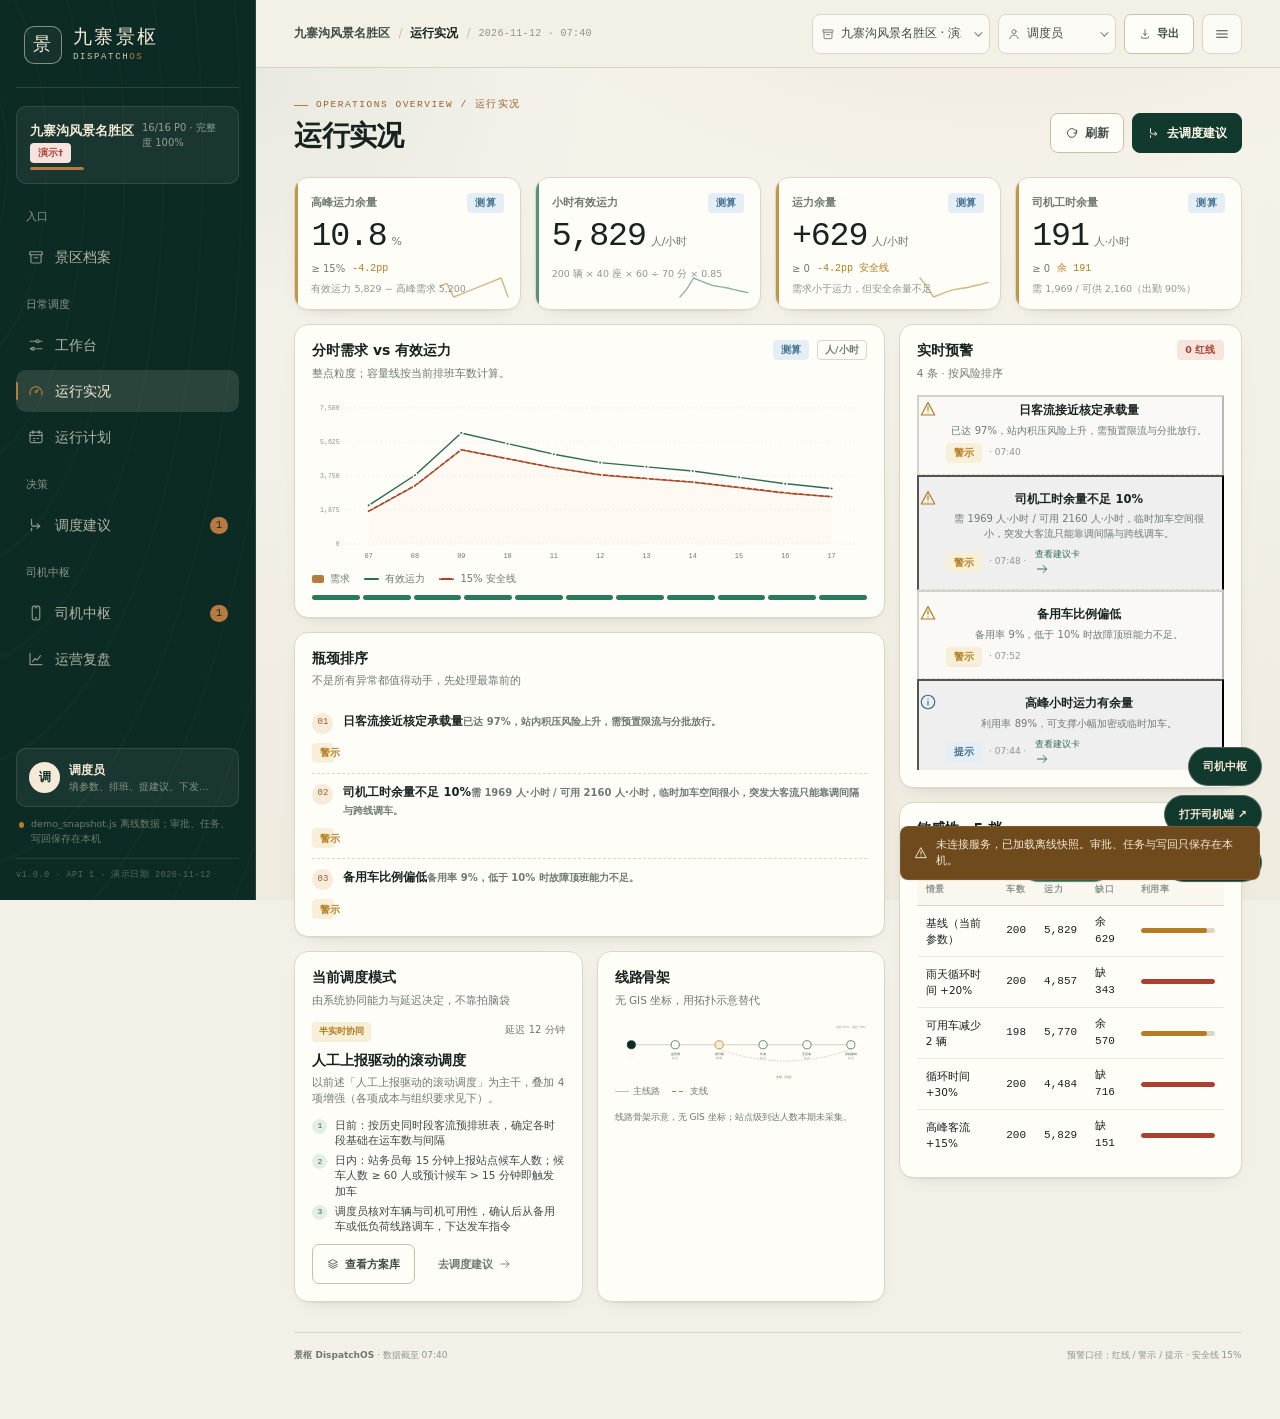
==== static/index.html @ bd4abcb3 "Prepare DispatchOS for protected Render deployment" ====
<!doctype html>
<html lang="zh-CN">
<head>
  <meta charset="utf-8">
  <meta name="viewport" content="width=device-width, initial-scale=1, viewport-fit=cover">
  <meta name="color-scheme" content="light">
  <meta name="theme-color" content="#0c2b24">
  <meta name="description" content="九寨景枢 · 景区运力调度工作台：参数管理、运行实况、运行计划、调度建议、司机中枢与运营复盘。">
  <title>景枢 DispatchOS · 景区运力调度工作台</title>
  <link rel="icon" href="data:image/svg+xml,%3Csvg xmlns='http://www.w3.org/2000/svg' viewBox='0 0 64 64'%3E%3Crect width='64' height='64' rx='14' fill='%230c2b24'/%3E%3Cpath d='M16 20h32v7H16zm0 13h20v7H16zm0 13h32v7H16z' fill='%23e8dcc0'/%3E%3Ccircle cx='47' cy='36.5' r='5' fill='%23c08a4e'/%3E%3C/svg%3E">
  <link rel="stylesheet" href="style.css">
</head>
<body>
  <div id="boot-splash" class="boot-splash" role="status" aria-live="polite">
    <div class="boot-mark">景枢</div>
    <div class="boot-line"><span></span></div>
    <p>正在装配今日调度台…</p>
  </div>

  <div id="app" class="app"></div>
  <a class="guest-launch" href="guest.html" target="_blank" rel="noopener">打开游客端 ↗</a>
  <a class="hub-launch" href="#driver" data-nav="driver">司机中枢</a>
  <a class="driver-launch" href="driver.html?role=driver" target="_blank" rel="noopener">打开司机端 ↗</a>
  <div id="modal-root" class="modal-root" aria-live="polite"></div>
  <div id="toast-root" class="toast-root" aria-live="polite" aria-atomic="false"></div>
  <script src="js/assistant.js"></script>

  <noscript>
    <div class="noscript">本工作台需要启用 JavaScript。请使用浏览器打开，或运行 <code>python app.py</code>。</div>
  </noscript>

  <script src="demo_snapshot.js"></script>
  <script src="guest-adapter.js"></script>
  <script src="js/core.js"></script>
  <script src="js/pages.js"></script>
  <script src="js/app.js"></script>
</body>
</html>
---- static/style.css ----
/* ==========================================================================
   景枢 DispatchOS · 视觉系统
   纸张、松墨、赭石；信息密度优先，装饰克制。
   ========================================================================== */

:root {
  --bg: #f3f0e7;
  --bg-2: #ece7da;
  --card: #fffdf8;
  --card-2: #faf7ef;
  --ink: #17231f;
  --ink-2: #3d4b45;
  --muted: #6d7a73;
  --muted-2: #8b968f;
  --line: #ddd5c5;
  --line-2: #c9bfab;
  --forest: #0c2b24;
  --forest-2: #12392e;
  --forest-3: #1b4a3b;
  --moss: #2e6a55;
  --moss-soft: #e3eee7;
  --ochre: #b87a3f;
  --ochre-2: #9a5f2c;
  --ochre-soft: #f7ebda;
  --brick: #ab4030;
  --brick-soft: #f8e4de;
  --amber: #b37d20;
  --amber-soft: #f8efd8;
  --blue: #3d6f8f;
  --blue-soft: #e5eef4;
  --violet: #765a89;
  --violet-soft: #efe9f4;
  --cyan: #2d7d86;
  --cyan-soft: #e1f0f1;
  --slate: #5d6b66;
  --slate-soft: #eceeea;
  --green: #2b7a5b;
  --green-soft: #e3f0e9;
  --cream: #f4ead7;
  --cream-2: #d8c9ad;

  --font-sans: "Segoe UI Variable", "Segoe UI", "PingFang SC", "Hiragino Sans GB",
    "Microsoft YaHei", system-ui, sans-serif;
  --font-mono: "Bahnschrift", "DIN Alternate", "SF Mono", "Cascadia Mono",
    "Roboto Mono", Consolas, monospace;
  --font-display: "Songti SC", "STSong", "SimSun", "Noto Serif SC", Georgia, serif;

  --r-sm: 8px;
  --r: 12px;
  --r-lg: 18px;
  --r-pill: 999px;
  --shadow-sm: 0 1px 0 rgba(23, 35, 31, 0.04), 0 6px 18px -14px rgba(23, 35, 31, 0.35);
  --shadow: 0 1px 0 rgba(23, 35, 31, 0.05), 0 18px 48px -34px rgba(23, 35, 31, 0.55);
  --shadow-lg: 0 30px 80px -50px rgba(9, 26, 21, 0.8);
  --sidebar-w: 248px;
  --topbar-h: 62px;
}

* { box-sizing: border-box; }
html { -webkit-text-size-adjust: 100%; scroll-behavior: smooth; overflow-x: clip; }
body {
  margin: 0;
  min-width: 320px;
  color: var(--ink);
  background: var(--bg);
  font-family: var(--font-sans);
  font-size: 14px;
  line-height: 1.55;
  -webkit-font-smoothing: antialiased;
  text-rendering: optimizeLegibility;
  overflow-x: clip;
}
body::before {
  content: "";
  position: fixed;
  inset: 0;
  z-index: -1;
  pointer-events: none;
  background:
    radial-gradient(70% 50% at 78% -10%, rgba(184, 122, 63, 0.10), transparent 62%),
    radial-gradient(45% 45% at 18% 8%, rgba(46, 106, 85, 0.07), transparent 65%),
    linear-gradient(180deg, #f6f3eb 0%, var(--bg) 48%, #efeade 100%);
}
::selection { color: var(--cream); background: var(--forest-2); }
a { color: var(--moss); text-decoration: none; }
a:hover { text-decoration: underline; text-underline-offset: 3px; }
button, input, select, textarea { font: inherit; color: inherit; }
button { cursor: pointer; }
button:disabled { cursor: not-allowed; }
h1, h2, h3, h4, p { margin: 0; }
img, svg { display: block; max-width: 100%; }
code, .mono { font-family: var(--font-mono); }
[hidden] { display: none !important; }

*:focus-visible {
  outline: 2px solid var(--ochre);
  outline-offset: 2px;
}

/* 细滚动条 */
* { scrollbar-width: thin; scrollbar-color: rgba(109, 122, 115, 0.35) transparent; }
*::-webkit-scrollbar { width: 8px; height: 8px; }
*::-webkit-scrollbar-thumb { background: rgba(109, 122, 115, 0.32); border-radius: 99px; }
*::-webkit-scrollbar-track { background: transparent; }

/* ==========================================================================
   启动 / 无脚本
   ========================================================================== */
.boot-splash {
  position: fixed;
  inset: 0;
  z-index: 999;
  display: grid;
  place-content: center;
  justify-items: center;
  gap: 18px;
  color: var(--cream);
  background:
    radial-gradient(60% 60% at 50% 42%, rgba(63, 124, 101, 0.35), transparent 70%),
    var(--forest);
  transition: opacity 0.35s ease, visibility 0.35s ease;
}
.boot-splash.is-done { opacity: 0; visibility: hidden; }
.boot-mark {
  font-family: var(--font-display);
  font-size: 40px;
  letter-spacing: 0.24em;
  padding-left: 0.24em;
}
.boot-line { width: 132px; height: 1px; background: rgba(244, 234, 215, 0.2); overflow: hidden; }
.boot-line span { display: block; width: 48%; height: 100%; background: var(--ochre); animation: boot 1.2s ease-in-out infinite; }
.boot-splash p { font-size: 12px; letter-spacing: 0.12em; color: rgba(244, 234, 215, 0.6); }
@keyframes boot { 0% { transform: translateX(-110%); } 100% { transform: translateX(230%); } }

.noscript {
  position: fixed;
  inset: 24px;
  z-index: 1000;
  display: grid;
  place-content: center;
  padding: 28px;
  color: var(--ink);
  background: var(--card);
  border: 1px solid var(--line);
  border-radius: var(--r);
}
.noscript code { padding: 2px 6px; background: var(--bg-2); border-radius: 4px; }

/* ==========================================================================
   骨架
   ========================================================================== */
.shell { display: flex; min-height: 100vh; }
.sidebar {
  position: sticky;
  top: 0;
  z-index: 40;
  display: flex;
  flex: 0 0 var(--sidebar-w);
  width: var(--sidebar-w);
  height: 100vh;
  color: var(--cream);
  background:
    radial-gradient(100% 70% at 0% 0%, rgba(83, 151, 125, 0.24), transparent 58%),
    radial-gradient(80% 50% at 100% 100%, rgba(184, 122, 63, 0.16), transparent 62%),
    var(--forest);
  overflow: hidden;
}
.sidebar::after {
  content: "";
  position: absolute;
  inset: 0;
  pointer-events: none;
  opacity: 0.5;
  background-image: repeating-radial-gradient(ellipse at -12% 18%, transparent 0 37px, rgba(255, 255, 255, 0.035) 38px 39px);
}
.sidebar-inner {
  position: relative;
  z-index: 1;
  display: flex;
  flex-direction: column;
  width: 100%;
  padding: 22px 14px 16px;
  overflow-y: auto;
}
.brand {
  display: flex;
  align-items: center;
  gap: 11px;
  padding: 0 8px 18px;
  border-bottom: 1px solid rgba(244, 234, 215, 0.13);
}
.brand-mark {
  display: grid;
  place-items: center;
  width: 38px;
  height: 38px;
  flex: 0 0 38px;
  border: 1px solid rgba(244, 234, 215, 0.5);
  border-radius: 10px;
  color: var(--cream);
  font-family: var(--font-display);
  font-size: 18px;
  letter-spacing: 0.06em;
  background: rgba(255, 255, 255, 0.04);
}
.brand-text { min-width: 0; }
.brand-name {
  font-family: var(--font-display);
  font-size: 19px;
  line-height: 1.2;
  letter-spacing: 0.12em;
}
.brand-sub {
  margin-top: 2px;
  font-family: var(--font-mono);
  font-size: 9px;
  letter-spacing: 0.18em;
  text-transform: uppercase;
  color: var(--cream-2);
}
.brand-sub b { color: var(--ochre); font-weight: 500; }

.project-mini {
  display: grid;
  grid-template-columns: 1fr auto;
  gap: 4px 8px;
  width: 100%;
  margin: 14px 0 6px;
  padding: 11px 12px;
  text-align: left;
  color: var(--cream);
  background: rgba(255, 255, 255, 0.055);
  border: 1px solid rgba(244, 234, 215, 0.12);
  border-radius: 10px;
  transition: background 0.2s ease, border-color 0.2s ease;
}
.project-mini:hover { background: rgba(255, 255, 255, 0.09); border-color: rgba(244, 234, 215, 0.24); }
.project-mini-name { font-size: 12.5px; font-weight: 650; overflow: hidden; text-overflow: ellipsis; white-space: nowrap; }
.project-mini-arrow { grid-row: 1 / 3; grid-column: 2; align-self: center; color: var(--cream-2); }
.project-mini-meta { display: flex; align-items: center; gap: 7px; color: rgba(244, 234, 215, 0.58); font-size: 10px; }
.project-mini-bar { width: 54px; height: 3px; border-radius: 99px; background: rgba(244, 234, 215, 0.16); overflow: hidden; }
.project-mini-bar i { display: block; height: 100%; background: var(--ochre); border-radius: inherit; }

.nav { display: flex; flex-direction: column; gap: 15px; padding: 12px 0 6px; }
.nav-group { display: flex; flex-direction: column; gap: 2px; }
.nav-group-title {
  padding: 0 10px 5px;
  font-family: var(--font-mono);
  font-size: 9px;
  letter-spacing: 0.18em;
  text-transform: uppercase;
  color: rgba(244, 234, 215, 0.38);
}
.nav-item {
  position: relative;
  display: flex;
  align-items: center;
  gap: 10px;
  width: 100%;
  padding: 8px 10px;
  text-align: left;
  color: rgba(244, 234, 215, 0.72);
  background: transparent;
  border: 0;
  border-radius: 8px;
  transition: color 0.16s ease, background 0.16s ease;
}
.nav-item::before {
  content: "";
  position: absolute;
  left: 0;
  top: 50%;
  width: 2px;
  height: 0;
  background: var(--ochre);
  border-radius: 99px;
  transform: translateY(-50%);
  transition: height 0.16s ease;
}
.nav-item:hover { color: var(--cream); background: rgba(255, 255, 255, 0.055); }
.nav-item.is-active { color: var(--cream); background: rgba(255, 255, 255, 0.09); }
.nav-item.is-active::before { height: 18px; }
.nav-item.is-active .nav-icon { color: var(--ochre); }
.nav-icon { flex: 0 0 18px; color: rgba(244, 234, 215, 0.55); }
.nav-icon svg { width: 18px; height: 18px; }
.nav-label { flex: 1; font-size: 13px; font-weight: 550; }
.nav-count {
  min-width: 18px;
  padding: 1px 5px;
  font-family: var(--font-mono);
  font-size: 10px;
  text-align: center;
  color: var(--forest);
  background: var(--ochre);
  border-radius: 99px;
}
.nav-count.is-quiet { color: var(--cream-2); background: rgba(255, 255, 255, 0.12); }

.sidebar-foot { margin-top: auto; padding-top: 16px; }
.role-card {
  display: flex;
  align-items: center;
  gap: 9px;
  padding: 10px;
  background: rgba(255, 255, 255, 0.055);
  border: 1px solid rgba(244, 234, 215, 0.12);
  border-radius: 10px;
}
.role-avatar {
  display: grid;
  place-items: center;
  flex: 0 0 31px;
  width: 31px;
  height: 31px;
  color: var(--forest);
  background: var(--cream);
  border-radius: 50%;
  font-size: 12px;
  font-weight: 700;
}
.role-card-main { min-width: 0; flex: 1; }
.role-card-main b { display: block; font-size: 12px; font-weight: 650; }
.role-card-main small { display: block; color: rgba(244, 234, 215, 0.52); font-size: 9.5px; white-space: nowrap; overflow: hidden; text-overflow: ellipsis; }
.role-lock { color: rgba(244, 234, 215, 0.42); }
.source-note {
  display: flex;
  align-items: flex-start;
  gap: 7px;
  margin-top: 10px;
  padding: 0 3px;
  color: rgba(244, 234, 215, 0.42);
  font-size: 9.5px;
  line-height: 1.5;
}
.source-note .dot { margin-top: 5px; flex: 0 0 5px; }
.version-line {
  display: flex;
  justify-content: space-between;
  gap: 8px;
  margin-top: 12px;
  padding-top: 10px;
  border-top: 1px solid rgba(244, 234, 215, 0.1);
  color: rgba(244, 234, 215, 0.32);
  font-family: var(--font-mono);
  font-size: 8.5px;
  letter-spacing: 0.06em;
}

.main { display: flex; flex-direction: column; flex: 1; min-width: 0; }

/* ==========================================================================
   顶栏
   ========================================================================== */
.topbar {
  position: sticky;
  top: 0;
  z-index: 30;
  display: flex;
  align-items: center;
  justify-content: space-between;
  gap: 16px;
  min-height: var(--topbar-h);
  padding: 10px 30px;
  background: rgba(243, 240, 231, 0.9);
  border-bottom: 1px solid rgba(201, 191, 171, 0.62);
  backdrop-filter: blur(14px) saturate(1.1);
}
.topbar-left { display: flex; align-items: center; gap: 10px; min-width: 0; }
.icon-btn.mobile-menu { display: none; }
.crumb { display: flex; align-items: center; gap: 8px; min-width: 0; color: var(--muted); font-size: 11.5px; }
.crumb-project { max-width: 180px; overflow: hidden; text-overflow: ellipsis; white-space: nowrap; color: var(--ink-2); font-weight: 600; }
.crumb-sep { color: var(--line-2); }
.crumb-page { color: var(--muted); }
.crumb-date { color: var(--muted-2); font-family: var(--font-mono); font-size: 10px; letter-spacing: 0.03em; }
.top-actions { display: flex; align-items: center; gap: 8px; }
.select-wrap { position: relative; display: flex; align-items: center; }
.select-wrap svg { position: absolute; left: 9px; width: 14px; height: 14px; color: var(--muted); pointer-events: none; }
.select {
  height: 32px;
  padding: 0 28px 0 28px;
  color: var(--ink-2);
  background: rgba(255, 253, 248, 0.8);
  border: 1px solid var(--line);
  border-radius: var(--r-sm);
  font-size: 12px;
  appearance: none;
  cursor: pointer;
  transition: border-color 0.16s ease, background 0.16s ease;
}
.select:hover { border-color: var(--line-2); background: var(--card); }
.select-project { max-width: 178px; }
.select-role { max-width: 138px; }
.select-wrap::after {
  content: "";
  position: absolute;
  right: 10px;
  width: 5px;
  height: 5px;
  border-right: 1px solid var(--muted);
  border-bottom: 1px solid var(--muted);
  transform: rotate(45deg) translateY(-2px);
  pointer-events: none;
}
.source-pill {
  display: inline-flex;
  align-items: center;
  gap: 6px;
  height: 30px;
  padding: 0 10px;
  color: var(--moss);
  background: var(--moss-soft);
  border: 1px solid rgba(46, 106, 85, 0.18);
  border-radius: var(--r-pill);
  font-size: 10.5px;
  font-weight: 600;
  white-space: nowrap;
}
.source-pill.is-offline { color: var(--ochre-2); background: var(--ochre-soft); border-color: rgba(184, 122, 63, 0.22); }
.source-pill .dot { width: 6px; height: 6px; }
.icon-btn {
  display: inline-grid;
  place-items: center;
  width: 32px;
  height: 32px;
  color: var(--ink-2);
  background: rgba(255, 253, 248, 0.75);
  border: 1px solid var(--line);
  border-radius: var(--r-sm);
  transition: background 0.16s ease, border-color 0.16s ease;
}
.icon-btn:hover { background: var(--card); border-color: var(--line-2); }
.icon-btn svg { width: 16px; height: 16px; }

.menu { position: relative; }
.menu > summary { list-style: none; }
.menu > summary::-webkit-details-marker { display: none; }
.menu-pop {
  position: absolute;
  right: 0;
  top: calc(100% + 8px);
  z-index: 50;
  min-width: 190px;
  padding: 5px;
  background: var(--card);
  border: 1px solid var(--line);
  border-radius: 10px;
  box-shadow: var(--shadow);
}
.menu-pop a, .menu-pop button {
  display: flex;
  align-items: center;
  gap: 8px;
  width: 100%;
  padding: 8px 9px;
  text-align: left;
  color: var(--ink-2);
  background: transparent;
  border: 0;
  border-radius: 6px;
  font-size: 12px;
}
.menu-pop a:hover, .menu-pop button:hover { background: var(--bg); text-decoration: none; }
.menu-pop svg { width: 14px; height: 14px; color: var(--muted); }
.menu-pop .menu-sep { height: 1px; margin: 4px 6px; background: var(--line); }
.menu-pop .is-danger { color: var(--brick); }
.menu-pop .is-danger svg { color: var(--brick); }

.scene-brief {
  display: flex;
  align-items: center;
  gap: 14px;
  padding: 11px 30px;
  background: rgba(255, 253, 248, 0.56);
  border-bottom: 1px solid rgba(201, 191, 171, 0.45);
}
.scene-brief-mark {
  flex: 0 0 auto;
  display: inline-flex;
  align-items: center;
  gap: 7px;
  padding: 3px 8px;
  color: var(--ochre-2);
  background: var(--ochre-soft);
  border-radius: 4px;
  font-family: var(--font-mono);
  font-size: 9px;
  letter-spacing: 0.06em;
}
.scene-brief-title { font-size: 12.5px; font-weight: 650; color: var(--ink); }
.scene-brief-hint { flex: 1; color: var(--muted); font-size: 11.5px; overflow: hidden; text-overflow: ellipsis; white-space: nowrap; }
.scene-brief-source { flex: 0 0 auto; color: var(--muted-2); font-size: 9.5px; }
.scene-brief-source b { color: var(--ink-2); font-weight: 600; }

/* ==========================================================================
   内容
   ========================================================================== */
.content {
  width: 100%;
  max-width: 1540px;
  margin: 0 auto;
  padding: 26px 30px 58px;
}
.page { animation: page-in 0.32s ease both; }
@keyframes page-in { from { opacity: 0; transform: translateY(5px); } to { opacity: 1; transform: none; } }
.page-head {
  display: flex;
  align-items: flex-end;
  justify-content: space-between;
  gap: 20px;
  margin-bottom: 20px;
}
.page-head-copy { min-width: 0; }
.eyebrow {
  display: flex;
  align-items: center;
  gap: 8px;
  margin-bottom: 6px;
  color: var(--ochre-2);
  font-family: var(--font-mono);
  font-size: 9.5px;
  letter-spacing: 0.16em;
  text-transform: uppercase;
}
.eyebrow::before { content: ""; width: 14px; height: 1px; background: var(--ochre); }
.page-title {
  font-size: 27px;
  line-height: 1.2;
  letter-spacing: -0.02em;
  font-weight: 700;
}
.page-desc { max-width: 760px; margin-top: 5px; color: var(--muted); font-size: 12.5px; }
.page-actions { display: flex; align-items: center; gap: 8px; flex: 0 0 auto; }

/* 布局 */
.grid { display: grid; gap: 14px; }
.grid-2 { grid-template-columns: repeat(2, minmax(0, 1fr)); }
.grid-3 { grid-template-columns: repeat(3, minmax(0, 1fr)); }
.grid-4 { grid-template-columns: repeat(4, minmax(0, 1fr)); }
.grid-main { grid-template-columns: minmax(0, 1.7fr) minmax(300px, 0.9fr); align-items: start; }
.grid-aside { grid-template-columns: minmax(0, 1fr) 320px; align-items: start; }
.span-2 { grid-column: span 2; }
.stack { display: flex; flex-direction: column; gap: 14px; }
.stack-sm { display: flex; flex-direction: column; gap: 8px; }
.row { display: flex; align-items: center; gap: 8px; }
.row-between { display: flex; align-items: center; justify-content: space-between; gap: 12px; }
.wrap { flex-wrap: wrap; }
.spacer { flex: 1; }
.mt-6 { margin-top: 6px; } .mt-10 { margin-top: 10px; } .mt-14 { margin-top: 14px; } .mt-18 { margin-top: 18px; }
.muted { color: var(--muted); }
.small { font-size: 11.5px; }
.tiny { font-size: 10px; }
.strong { font-weight: 650; }
.num { font-family: var(--font-mono); font-variant-numeric: tabular-nums; }
.nowrap { white-space: nowrap; }

/* ==========================================================================
   卡片
   ========================================================================== */
.card {
  position: relative;
  min-width: 0;
  background: var(--card);
  border: 1px solid var(--line);
  border-radius: var(--r);
  box-shadow: var(--shadow-sm);
}
.card.is-flat { box-shadow: none; }
.card.is-dark {
  color: var(--cream);
  background:
    radial-gradient(90% 120% at 100% 0%, rgba(83, 151, 125, 0.24), transparent 60%),
    var(--forest);
  border-color: rgba(0, 0, 0, 0.18);
}
.card.is-accent { border-top: 3px solid var(--ochre); }
.card-head {
  display: flex;
  align-items: flex-start;
  justify-content: space-between;
  gap: 12px;
  padding: 15px 17px 0;
}
.card-title { display: flex; align-items: center; gap: 6px; font-size: 14px; font-weight: 700; letter-spacing: -0.005em; }
.card-title svg { width: 15px; height: 15px; flex: 0 0 auto; color: var(--ochre-2); }
.card-sub { margin-top: 3px; color: var(--muted); font-size: 10.5px; }
.card-body { padding: 14px 17px 17px; }
.card-foot {
  display: flex;
  align-items: center;
  justify-content: space-between;
  gap: 10px;
  padding: 10px 17px;
  background: var(--card-2);
  border-top: 1px solid var(--line);
  border-radius: 0 0 var(--r) var(--r);
  color: var(--muted);
  font-size: 10.5px;
}
.card-link { display: inline-flex; align-items: center; gap: 4px; color: var(--moss); font-size: 11px; font-weight: 600; cursor: pointer; background: none; border: 0; padding: 0; }
.card-link svg { width: 13px; height: 13px; }

/* ==========================================================================
   按钮 / 标签 / 状态
   ========================================================================== */
.btn {
  display: inline-flex;
  align-items: center;
  justify-content: center;
  gap: 6px;
  height: 34px;
  padding: 0 13px;
  color: var(--ink-2);
  background: var(--card);
  border: 1px solid var(--line-2);
  border-radius: var(--r-sm);
  font-size: 12px;
  font-weight: 600;
  line-height: 1;
  white-space: nowrap;
  transition: background 0.16s ease, border-color 0.16s ease, color 0.16s ease, transform 0.1s ease;
}
.btn:hover { background: #fff; border-color: var(--muted-2); text-decoration: none; }
.btn:active { transform: translateY(1px); }
.btn svg { width: 14px; height: 14px; }
.btn-primary { color: #fff9ec; background: var(--forest-2); border-color: var(--forest-2); }
.btn-primary:hover { background: var(--forest-3); border-color: var(--forest-3); }
.btn-ochre { color: #fff9ec; background: var(--ochre-2); border-color: var(--ochre-2); }
.btn-ochre:hover { background: #855022; border-color: #855022; }
.btn-ghost { background: transparent; border-color: transparent; color: var(--muted); }
.btn-ghost:hover { background: var(--bg-2); color: var(--ink); border-color: transparent; }
.btn-danger { color: var(--brick); background: var(--brick-soft); border-color: rgba(171, 64, 48, 0.22); }
.btn-danger:hover { background: #f6d9d1; border-color: rgba(171, 64, 48, 0.4); }
.btn-sm { height: 28px; padding: 0 9px; font-size: 11px; border-radius: 7px; }
.btn-sm svg { width: 12px; height: 12px; }
.btn-lg { height: 40px; padding: 0 17px; font-size: 13px; }
.btn:disabled, .btn.is-disabled { opacity: 0.45; pointer-events: none; }
.btn-block { width: 100%; }
.link-btn { padding: 0; color: var(--moss); background: none; border: 0; font-size: 11.5px; font-weight: 600; }
.link-btn:hover { text-decoration: underline; text-underline-offset: 3px; }
.link-btn.is-danger { color: var(--brick); }

.tag {
  display: inline-flex;
  align-items: center;
  gap: 4px;
  height: 20px;
  padding: 0 7px;
  color: var(--slate);
  background: var(--slate-soft);
  border: 1px solid transparent;
  border-radius: 4px;
  font-size: 9.5px;
  font-weight: 650;
  line-height: 1;
  white-space: nowrap;
  letter-spacing: 0.01em;
}
.tag--green { color: var(--green); background: var(--green-soft); }
.tag--blue { color: var(--blue); background: var(--blue-soft); }
.tag--cyan { color: var(--cyan); background: var(--cyan-soft); }
.tag--amber { color: var(--amber); background: var(--amber-soft); }
.tag--ochre { color: var(--ochre-2); background: var(--ochre-soft); }
.tag--red { color: var(--brick); background: var(--brick-soft); }
.tag--violet { color: var(--violet); background: var(--violet-soft); }
.tag--slate { color: var(--slate); background: var(--slate-soft); }
.tag--outline { background: transparent; border-color: var(--line); color: var(--muted); }
.tag--mark { font-family: var(--font-sans); }
.tag--mark i { font-style: normal; font-size: 10px; }
.tag-p0 { color: var(--brick); background: var(--brick-soft); font-family: var(--font-mono); font-size: 8.5px; letter-spacing: 0.04em; }
.tag-p1 { color: var(--muted); background: var(--slate-soft); font-family: var(--font-mono); font-size: 8.5px; }

.dot { display: inline-block; width: 6px; height: 6px; flex: 0 0 6px; border-radius: 50%; background: currentColor; }
.dot--ok { background: var(--green); }
.dot--warn { background: var(--amber); }
.dot--red { background: var(--brick); }
.dot--info { background: var(--blue); }
.dot--muted { background: var(--muted-2); }
.dot--pulse { animation: pulse 2.2s ease-out infinite; }
@keyframes pulse { 0% { box-shadow: 0 0 0 0 rgba(171, 64, 48, 0.35); } 70% { box-shadow: 0 0 0 7px rgba(171, 64, 48, 0); } 100% { box-shadow: 0 0 0 0 rgba(171, 64, 48, 0); } }

.state {
  display: inline-flex;
  align-items: center;
  gap: 5px;
  height: 22px;
  padding: 0 8px;
  border-radius: 5px;
  font-size: 9.5px;
  font-weight: 700;
  white-space: nowrap;
}
.state--pending { color: var(--amber); background: var(--amber-soft); }
.state--approved { color: var(--blue); background: var(--blue-soft); }
.state--dispatched { color: var(--cyan); background: var(--cyan-soft); }
.state--accepted { color: var(--moss); background: var(--moss-soft); }
.state--reported { color: var(--green); background: var(--green-soft); }
.state--rejected { color: var(--brick); background: var(--brick-soft); }
.state--neutral { color: var(--slate); background: var(--slate-soft); }

/* ==========================================================================
   KPI
   ========================================================================== */
.kpi {
  position: relative;
  min-width: 0;
  padding: 15px 16px 13px;
  background: var(--card);
  border: 1px solid var(--line);
  border-radius: var(--r);
  box-shadow: var(--shadow-sm);
  overflow: hidden;
}
.kpi::after {
  content: "";
  position: absolute;
  left: 0;
  top: 0;
  bottom: 0;
  width: 3px;
  background: var(--green);
  opacity: 0.8;
}
.kpi.is-warn::after { background: var(--amber); }
.kpi.is-red::after { background: var(--brick); }
.kpi.is-ok::after { background: var(--green); }
.kpi-top { display: flex; align-items: center; justify-content: space-between; gap: 8px; }
.kpi-label { color: var(--muted); font-size: 11px; font-weight: 600; white-space: nowrap; overflow: hidden; text-overflow: ellipsis; }
.kpi-value {
  display: flex;
  align-items: baseline;
  gap: 5px;
  margin-top: 7px;
  font-family: var(--font-mono);
  font-size: clamp(26px, 2.6vw, 36px);
  line-height: 1;
  letter-spacing: -0.035em;
  font-weight: 500;
  color: var(--ink);
}
.kpi-value small { font-size: 11px; letter-spacing: 0; color: var(--muted); font-family: var(--font-sans); font-weight: 500; }
.kpi-meta { display: flex; align-items: center; gap: 7px; margin-top: 8px; font-size: 10px; }
.kpi-target { color: var(--muted); }
.kpi-delta { font-family: var(--font-mono); font-size: 10px; color: var(--amber); }
.kpi.is-red .kpi-delta { color: var(--brick); }
.kpi-hint { margin-top: 6px; color: var(--muted-2); font-size: 9.5px; line-height: 1.45; white-space: nowrap; overflow: hidden; text-overflow: ellipsis; }
.kpi-spark { position: absolute; right: 10px; bottom: 9px; width: 72px; height: 26px; opacity: 0.55; pointer-events: none; }

/* ==========================================================================
   图表
   ========================================================================== */
.chart { position: relative; width: 100%; }
.chart-svg { width: 100%; height: auto; overflow: visible; }
.chart-svg .grid-line { stroke: var(--line); stroke-width: 1; stroke-dasharray: 2 4; opacity: 0.7; }
.chart-svg .axis-text { fill: var(--muted-2); font-family: var(--font-mono); font-size: 9px; }
.chart-svg .axis-label { fill: var(--muted); font-family: var(--font-mono); font-size: 9.5px; }
.chart-svg .series-line { fill: none; stroke-width: 2; stroke-linecap: round; stroke-linejoin: round; }
.chart-svg .series-area { opacity: 0.16; }
.chart-svg .target-line { stroke: var(--brick); stroke-width: 1.2; stroke-dasharray: 5 4; opacity: 0.65; }
.chart-svg .target-text { fill: var(--brick); font-size: 9px; font-family: var(--font-mono); }
.chart-svg .hover-band { fill: transparent; }
.chart-svg .hover-band:hover { fill: rgba(23, 35, 31, 0.035); }
.chart-svg .dot-mark { stroke: var(--card); stroke-width: 2; }
.legend { display: flex; align-items: center; gap: 14px; flex-wrap: wrap; margin-top: 7px; }
.legend-item { display: inline-flex; align-items: center; gap: 6px; color: var(--muted); font-size: 10px; }
.legend-line { width: 15px; height: 2px; border-radius: 99px; background: var(--moss); }
.legend-line.is-dash { height: 0; border-top: 2px dashed var(--brick); background: none; }
.legend-area { width: 12px; height: 8px; border-radius: 2px; background: rgba(184, 122, 63, 0.3); }
.chart-note { margin-top: 8px; color: var(--muted-2); font-size: 9.5px; line-height: 1.5; }
.chart-empty { display: grid; place-items: center; height: 180px; color: var(--muted-2); font-size: 11px; }

/* 窄条余量带 */
.margin-strip { display: grid; grid-auto-flow: column; grid-auto-columns: 1fr; gap: 3px; margin-top: 8px; }
.margin-cell { position: relative; height: 5px; border-radius: 2px; background: var(--line); overflow: hidden; }
.margin-cell i { display: block; height: 100%; border-radius: inherit; background: var(--green); }
.margin-cell.is-warn i { background: var(--amber); }
.margin-cell.is-red i { background: var(--brick); }
.margin-cell:hover::after {
  content: attr(data-tip);
  position: absolute;
  left: 50%;
  bottom: 10px;
  z-index: 4;
  transform: translateX(-50%);
  padding: 4px 7px;
  color: var(--cream);
  background: var(--forest);
  border-radius: 4px;
  font-size: 9px;
  white-space: nowrap;
  pointer-events: none;
}

/* ==========================================================================
   预警 / 瓶颈
   ========================================================================== */
.alert-list { display: flex; flex-direction: column; }
.alert {
  display: grid;
  grid-template-columns: 18px 1fr auto;
  gap: 9px;
  padding: 11px 0;
  border-bottom: 1px dashed var(--line);
  align-items: start;
}
.alert:last-child { border-bottom: 0; padding-bottom: 2px; }
.alert:first-child { padding-top: 2px; }
.alert-ic { width: 18px; height: 18px; color: var(--amber); margin-top: 1px; }
.alert.is-red .alert-ic { color: var(--brick); }
.alert.is-info .alert-ic { color: var(--blue); }
.alert-title { font-size: 11.5px; font-weight: 650; line-height: 1.4; }
.alert-detail { margin-top: 2px; color: var(--muted); font-size: 10px; line-height: 1.5; display: -webkit-box; -webkit-line-clamp: 2; -webkit-box-orient: vertical; overflow: hidden; }
.alert-meta { display: flex; align-items: center; gap: 7px; margin-top: 5px; color: var(--muted-2); font-size: 9px; }
.alert-go { align-self: center; color: var(--moss); background: none; border: 0; padding: 2px; }
.alert-go svg { width: 14px; height: 14px; }
.alert.is-clickable { cursor: pointer; }
.alert.is-clickable:hover .alert-title { color: var(--moss); }

.bottleneck-list { display: flex; flex-direction: column; gap: 0; }
.bottleneck {
  display: grid;
  grid-template-columns: 22px 1fr;
  gap: 9px;
  padding: 10px 0;
  border-bottom: 1px dashed var(--line);
}
.bottleneck:last-child { border-bottom: 0; padding-bottom: 0; }
.bottleneck-rank {
  display: grid;
  place-items: center;
  width: 21px;
  height: 21px;
  color: var(--ochre-2);
  background: var(--ochre-soft);
  border-radius: 50%;
  font-family: var(--font-mono);
  font-size: 9px;
}
.bottleneck-name { font-size: 11.5px; font-weight: 650; }
.bottleneck-note { margin-top: 2px; color: var(--muted); font-size: 10px; line-height: 1.5; }

/* ==========================================================================
   表格
   ========================================================================== */
.table-wrap { width: 100%; overflow-x: auto; }
.table { width: 100%; border-collapse: separate; border-spacing: 0; font-size: 11.5px; }
.table th {
  padding: 8px 9px;
  color: var(--muted-2);
  background: var(--card-2);
  border-bottom: 1px solid var(--line);
  font-size: 9px;
  font-weight: 650;
  letter-spacing: 0.06em;
  text-align: left;
  white-space: nowrap;
  text-transform: uppercase;
}
.table th:first-child { border-top-left-radius: 6px; }
.table th:last-child { border-top-right-radius: 6px; }
.table td { padding: 8px 9px; border-bottom: 1px solid rgba(221, 213, 197, 0.55); vertical-align: middle; }
.table tbody tr:last-child td { border-bottom: 0; }
.table tbody tr:hover { background: rgba(244, 241, 232, 0.55); }
.table .num { font-size: 11px; }
.table .is-right { text-align: right; }
.table .is-center { text-align: center; }
.table tr.is-edited td { background: rgba(184, 122, 63, 0.055); }
.table tr.is-over td { background: rgba(171, 64, 48, 0.045); }
.table-input {
  width: 58px;
  height: 26px;
  padding: 0 5px;
  color: var(--ink);
  background: #fff;
  border: 1px solid var(--line);
  border-radius: 5px;
  font-family: var(--font-mono);
  font-size: 11px;
  text-align: right;
}
.table-input:focus { border-color: var(--ochre); outline: none; box-shadow: 0 0 0 2px rgba(184, 122, 63, 0.12); }
.table-input:disabled { background: var(--card-2); color: var(--muted); }
.lock-btn {
  display: inline-grid;
  place-items: center;
  width: 24px;
  height: 24px;
  color: var(--muted-2);
  background: transparent;
  border: 1px solid transparent;
  border-radius: 5px;
}
.lock-btn:hover { background: var(--bg-2); color: var(--ink); }
.lock-btn.is-on { color: var(--ochre-2); background: var(--ochre-soft); border-color: rgba(184, 122, 63, 0.2); }
.lock-btn svg { width: 13px; height: 13px; }
.row-apply { opacity: 0.35; transition: opacity 0.15s ease; }
tr:hover .row-apply, .row-apply:focus-visible { opacity: 1; }

/* ==========================================================================
   总览：模式 / 敏感性 / 骨架
   ========================================================================== */
.mode-head { display: flex; align-items: flex-start; justify-content: space-between; gap: 12px; }
.mode-level {
  display: inline-flex;
  align-items: center;
  gap: 5px;
  padding: 3px 7px;
  border-radius: 4px;
  font-size: 9px;
  font-weight: 700;
}
.mode-level.is-semi { color: var(--amber); background: var(--amber-soft); }
.mode-level.is-realtime { color: var(--green); background: var(--green-soft); }
.mode-level.is-low { color: var(--brick); background: var(--brick-soft); }
.mode-name { margin-top: 9px; font-size: 14px; font-weight: 700; line-height: 1.35; }
.mode-summary { margin-top: 4px; color: var(--muted); font-size: 10.5px; line-height: 1.55; }
.mode-steps { display: flex; flex-direction: column; gap: 5px; margin-top: 11px; }
.mode-step { display: grid; grid-template-columns: 16px 1fr; gap: 7px; color: var(--ink-2); font-size: 10.5px; line-height: 1.45; }
.mode-step i { display: grid; place-items: center; width: 15px; height: 15px; color: var(--moss); background: var(--moss-soft); border-radius: 50%; font-family: var(--font-mono); font-size: 8px; font-style: normal; margin-top: 1px; }

.sens-table td { font-size: 10.5px; }
.sens-bar { position: relative; width: 74px; height: 5px; background: var(--line); border-radius: 99px; overflow: hidden; }
.sens-bar i { display: block; height: 100%; background: var(--green); border-radius: inherit; }
.sens-bar.is-red i { background: var(--brick); }
.sens-bar.is-warn i { background: var(--amber); }

.skeleton-wrap { position: relative; padding: 2px 0 0; }
.skeleton-svg { width: 100%; height: auto; overflow: visible; }
.skeleton-edge { stroke: var(--line-2); stroke-width: 2; fill: none; }
.skeleton-edge.is-branch { stroke-dasharray: 4 4; stroke: var(--ochre); opacity: 0.55; }
.skeleton-node circle { fill: var(--card); stroke: var(--moss); stroke-width: 2; }
.skeleton-node.is-entry circle { fill: var(--forest); stroke: var(--forest); }
.skeleton-node.is-hub circle { fill: var(--ochre-soft); stroke: var(--ochre); }
.skeleton-node text { fill: var(--ink-2); font-size: 9px; font-family: var(--font-sans); }
.skeleton-node .role { fill: var(--muted-2); font-size: 7.5px; }
.skeleton-node.is-entry text { fill: var(--cream); }
.skeleton-legend { display: flex; gap: 12px; margin-top: 4px; color: var(--muted); font-size: 9px; flex-wrap: wrap; }
.skeleton-legend i { display: inline-block; width: 14px; height: 1px; vertical-align: middle; margin-right: 4px; background: var(--line-2); }
.skeleton-legend i.is-branch { background: repeating-linear-gradient(90deg, var(--ochre) 0 4px, transparent 4px 7px); }

/* ==========================================================================
   景区档案
   ========================================================================== */
.scenic-hero {
  position: relative;
  display: grid;
  grid-template-columns: minmax(0, 1fr);
  gap: 28px;
  padding: 30px 32px;
  color: var(--cream);
  background:
    radial-gradient(80% 130% at 100% 0%, rgba(83, 151, 125, 0.28), transparent 58%),
    radial-gradient(70% 90% at 0% 100%, rgba(184, 122, 63, 0.18), transparent 66%),
    var(--forest);
  border-radius: var(--r-lg);
  box-shadow: var(--shadow);
  overflow: hidden;
}
.scenic-hero::after {
  content: "01";
  position: absolute;
  right: 22px;
  bottom: -32px;
  color: rgba(244, 234, 215, 0.055);
  font-family: var(--font-mono);
  font-size: 190px;
  line-height: 1;
  letter-spacing: -0.08em;
  pointer-events: none;
}
.scenic-hero .eyebrow { color: var(--ochre); }
.scenic-hero .eyebrow::before { background: var(--ochre); }
.hero-title {
  font-family: var(--font-display);
  font-size: clamp(30px, 3.4vw, 44px);
  line-height: 1.18;
  letter-spacing: 0.01em;
  font-weight: 600;
}
.hero-title em { color: var(--ochre); font-style: normal; }
.hero-copy { position: relative; z-index: 1; }
.hero-desc { max-width: 560px; margin-top: 12px; color: rgba(244, 234, 215, 0.62); font-size: 12.5px; line-height: 1.7; }
.hero-actions { display: flex; gap: 9px; flex-wrap: wrap; margin-top: 20px; }
.hero-actions .btn-primary { color: var(--forest); background: var(--cream); border-color: var(--cream); }
.hero-actions .btn-primary:hover { background: #fff8e9; border-color: #fff8e9; }
.hero-actions .btn { color: rgba(244, 234, 215, 0.8); background: transparent; border-color: rgba(244, 234, 215, 0.24); }
.hero-actions .btn:hover { color: var(--cream); border-color: rgba(244, 234, 215, 0.5); background: rgba(255, 255, 255, 0.04); }
.project-grid { display: grid; grid-template-columns: repeat(3, minmax(0, 1fr)); gap: 14px; }
.project-card {
  position: relative;
  display: flex;
  flex-direction: column;
  padding: 17px;
  min-height: 178px;
  background: var(--card);
  border: 1px solid var(--line);
  border-radius: var(--r);
  box-shadow: var(--shadow-sm);
  transition: transform 0.18s ease, box-shadow 0.18s ease, border-color 0.18s ease;
}
.project-card:hover { transform: translateY(-2px); box-shadow: var(--shadow); border-color: var(--line-2); }
.project-card.is-current { border-color: rgba(184, 122, 63, 0.45); }
.project-card.is-current::before {
  content: "当前";
  position: absolute;
  top: 12px;
  right: 12px;
  padding: 2px 7px;
  color: var(--ochre-2);
  background: var(--ochre-soft);
  border-radius: 4px;
  font-size: 8.5px;
  font-weight: 700;
}
.project-card-top { display: flex; align-items: center; gap: 9px; }
.project-glyph {
  display: grid;
  place-items: center;
  width: 34px;
  height: 34px;
  flex: 0 0 34px;
  color: var(--forest);
  background: var(--moss-soft);
  border-radius: 9px;
  font-family: var(--font-display);
  font-size: 15px;
}
.project-card.is-current .project-glyph { color: var(--cream); background: var(--forest-2); }
.project-name { font-size: 13px; font-weight: 700; line-height: 1.3; }
.project-id { margin-top: 2px; color: var(--muted-2); font-family: var(--font-mono); font-size: 8.5px; }
.project-note { margin-top: 12px; color: var(--muted); font-size: 10px; line-height: 1.55; display: -webkit-box; -webkit-line-clamp: 3; -webkit-box-orient: vertical; overflow: hidden; }
.project-foot { display: flex; align-items: center; gap: 8px; margin-top: auto; padding-top: 13px; }
.project-meter { flex: 1; height: 3px; background: var(--line); border-radius: 99px; overflow: hidden; }
.project-meter i { display: block; height: 100%; background: var(--moss); border-radius: inherit; }
.project-pct { color: var(--muted); font-family: var(--font-mono); font-size: 9px; }
.project-actions { display: flex; gap: 5px; margin-left: auto; }
.project-actions .icon-btn { width: 26px; height: 26px; }
.project-actions .icon-btn svg { width: 13px; height: 13px; }

.ring { position: relative; width: 74px; height: 74px; flex: 0 0 74px; }
.ring svg { width: 74px; height: 74px; transform: rotate(-90deg); }
.ring circle { fill: none; stroke-width: 5; }
.ring .bg { stroke: rgba(244, 234, 215, 0.16); }
.ring .fg { stroke: var(--ochre); stroke-linecap: round; }
.ring span { position: absolute; inset: 0; display: grid; place-items: center; font-family: var(--font-mono); font-size: 13px; color: var(--cream); }

/* ==========================================================================
   工作台
   ========================================================================== */
.ledger-bar {
  display: flex;
  align-items: center;
  gap: 18px;
  padding: 14px 16px;
  margin-bottom: 14px;
  background: var(--card);
  border: 1px solid var(--line);
  border-radius: var(--r);
  box-shadow: var(--shadow-sm);
}
.ledger-ring { position: relative; width: 52px; height: 52px; flex: 0 0 52px; }
.ledger-ring svg { width: 52px; height: 52px; transform: rotate(-90deg); }
.ledger-ring circle { fill: none; stroke-width: 5; }
.ledger-ring .bg { stroke: var(--line); }
.ledger-ring .fg { stroke: var(--moss); stroke-linecap: round; }
.ledger-ring span { position: absolute; inset: 0; display: grid; place-items: center; font-family: var(--font-mono); font-size: 10px; color: var(--ink); }
.ledger-main { flex: 1; min-width: 0; }
.ledger-title { display: flex; align-items: baseline; gap: 8px; font-size: 13px; font-weight: 700; }
.ledger-title span { color: var(--muted); font-size: 10px; font-weight: 500; }
.ledger-stats { display: flex; flex-wrap: wrap; gap: 6px; margin-top: 7px; }
.ledger-stat { display: inline-flex; align-items: center; gap: 4px; padding: 2px 7px; border-radius: 4px; background: var(--bg); color: var(--muted); font-size: 9.5px; }
.ledger-stat b { color: var(--ink); font-family: var(--font-mono); font-weight: 500; }
.ledger-stat.is-red { background: var(--brick-soft); color: var(--brick); }
.ledger-stat.is-red b { color: var(--brick); }
.ledger-stat.is-amber { background: var(--amber-soft); color: var(--amber); }
.ledger-stat.is-amber b { color: var(--amber); }
.ledger-actions { display: flex; align-items: center; gap: 8px; }

.param-toolbar {
  display: flex;
  align-items: center;
  gap: 10px;
  flex-wrap: wrap;
  margin-bottom: 12px;
}
.search-box { position: relative; flex: 0 1 270px; }
.search-box svg { position: absolute; left: 10px; top: 50%; width: 14px; height: 14px; transform: translateY(-50%); color: var(--muted-2); }
.search-input {
  width: 100%;
  height: 34px;
  padding: 0 11px 0 32px;
  background: var(--card);
  border: 1px solid var(--line);
  border-radius: var(--r-sm);
  font-size: 12px;
}
.search-input:focus { outline: none; border-color: var(--ochre); box-shadow: 0 0 0 3px rgba(184, 122, 63, 0.1); }
.filter-chips { display: flex; align-items: center; gap: 5px; flex-wrap: wrap; }
.filter-chip {
  height: 27px;
  padding: 0 9px;
  color: var(--muted);
  background: transparent;
  border: 1px solid var(--line);
  border-radius: var(--r-pill);
  font-size: 10.5px;
  white-space: nowrap;
}
.filter-chip:hover { color: var(--ink); border-color: var(--line-2); }
.filter-chip.is-active { color: var(--cream); background: var(--forest-2); border-color: var(--forest-2); }
.filter-chip .count { margin-left: 3px; font-family: var(--font-mono); font-size: 9px; opacity: 0.72; }

.param-group { margin-bottom: 14px; }
.param-group-head {
  display: flex;
  align-items: center;
  gap: 10px;
  padding: 10px 2px 8px;
}
.param-group-letter {
  display: grid;
  place-items: center;
  width: 24px;
  height: 24px;
  color: var(--cream);
  background: var(--forest-2);
  border-radius: 6px;
  font-family: var(--font-mono);
  font-size: 10px;
}
.param-group-name { font-size: 13px; font-weight: 700; }
.param-group-desc { color: var(--muted); font-size: 10px; }
.param-group-count { margin-left: auto; color: var(--muted-2); font-family: var(--font-mono); font-size: 9.5px; }
.param-group-meter { width: 76px; height: 3px; background: var(--line); border-radius: 99px; overflow: hidden; }
.param-group-meter i { display: block; height: 100%; background: var(--moss); border-radius: inherit; }

.param-list { display: flex; flex-direction: column; background: var(--card); border: 1px solid var(--line); border-radius: var(--r); overflow: hidden; box-shadow: var(--shadow-sm); }
.param-row {
  display: grid;
  grid-template-columns: minmax(0, 1fr) minmax(240px, 300px) 190px;
  gap: 16px;
  align-items: center;
  padding: 13px 16px;
  border-bottom: 1px solid rgba(221, 213, 197, 0.62);
  border-left: 3px solid transparent;
  transition: background 0.15s ease;
}
.param-row:last-child { border-bottom: 0; }
.param-row:hover { background: rgba(244, 241, 232, 0.42); }
.param-row.is-missing { border-left-color: var(--brick); background: rgba(171, 64, 48, 0.025); }
.param-row.is-assumed { border-left-color: var(--amber); }
.param-row.is-suspect { border-left-color: var(--brick); background: rgba(171, 64, 48, 0.035); }
.param-info { min-width: 0; }
.param-name-line { display: flex; align-items: center; gap: 7px; flex-wrap: wrap; }
.param-name { font-size: 12.5px; font-weight: 650; line-height: 1.35; }
.param-key { color: var(--muted-2); font-family: var(--font-mono); font-size: 8.5px; letter-spacing: 0.02em; }
.param-help { margin-top: 3px; color: var(--muted); font-size: 10px; line-height: 1.45; }
.param-impact { margin-top: 4px; color: var(--muted-2); font-size: 9.5px; line-height: 1.45; }
.param-impact b { color: var(--ochre-2); font-weight: 600; }
.param-control { min-width: 0; }
.input-wrap { position: relative; display: flex; align-items: center; }
.input {
  width: 100%;
  height: 33px;
  padding: 0 10px;
  color: var(--ink);
  background: #fff;
  border: 1px solid var(--line);
  border-radius: 6px;
  font-family: var(--font-mono);
  font-size: 12px;
  transition: border-color 0.15s ease, box-shadow 0.15s ease;
}
.input:hover { border-color: var(--line-2); }
.input:focus { outline: none; border-color: var(--ochre); box-shadow: 0 0 0 3px rgba(184, 122, 63, 0.1); }
.input:disabled { color: var(--muted); background: var(--card-2); }
.input.is-dirty { border-color: var(--ochre); background: #fffdf7; }
.input-unit { position: absolute; right: 9px; color: var(--muted-2); font-size: 9.5px; pointer-events: none; }
.input.has-unit { padding-right: 54px; }
.textarea { height: auto; min-height: 58px; padding: 7px 10px; resize: vertical; line-height: 1.5; font-family: var(--font-sans); font-size: 11px; }
.select-input { appearance: none; cursor: pointer; padding-right: 26px; background-image: linear-gradient(45deg, transparent 50%, var(--muted) 50%), linear-gradient(135deg, var(--muted) 50%, transparent 50%); background-position: calc(100% - 12px) 14px, calc(100% - 7px) 14px; background-size: 5px 5px, 5px 5px; background-repeat: no-repeat; }
.check-grid { display: grid; grid-template-columns: 1fr 1fr; gap: 5px 8px; }
.check-item { display: flex; align-items: center; gap: 6px; color: var(--ink-2); font-size: 10.5px; cursor: pointer; }
.check-item input { width: 13px; height: 13px; accent-color: var(--forest-2); }
.switch { display: inline-flex; align-items: center; gap: 8px; cursor: pointer; font-size: 11px; color: var(--ink-2); }
.switch input { position: absolute; opacity: 0; pointer-events: none; }
.switch-track { position: relative; width: 34px; height: 19px; background: var(--line-2); border-radius: 99px; transition: background 0.16s ease; }
.switch-track::after { content: ""; position: absolute; top: 2px; left: 2px; width: 15px; height: 15px; background: #fff; border-radius: 50%; box-shadow: 0 1px 2px rgba(0, 0, 0, 0.2); transition: transform 0.16s ease; }
.switch input:checked + .switch-track { background: var(--moss); }
.switch input:checked + .switch-track::after { transform: translateX(15px); }
.param-meta { display: flex; flex-direction: column; align-items: flex-start; gap: 4px; min-width: 0; }
.param-status { display: inline-flex; align-items: center; gap: 4px; color: var(--muted); font-size: 9.5px; }
.param-status.is-missing { color: var(--brick); }
.param-status.is-assumed { color: var(--amber); }
.param-status.is-suspect { color: var(--brick); }
.param-source { max-width: 100%; color: var(--muted-2); font-size: 9px; line-height: 1.4; overflow: hidden; text-overflow: ellipsis; display: -webkit-box; -webkit-line-clamp: 2; -webkit-box-orient: vertical; }
.param-conf { color: var(--muted-2); font-size: 8.5px; }
.profile-spark { margin-top: 5px; width: 100%; height: 24px; }

.save-bar {
  position: sticky;
  bottom: 14px;
  z-index: 12;
  display: flex;
  align-items: center;
  gap: 12px;
  margin-top: 14px;
  padding: 10px 12px 10px 16px;
  background: rgba(255, 253, 248, 0.94);
  border: 1px solid var(--line-2);
  border-radius: 10px;
  box-shadow: 0 14px 40px -26px rgba(23, 35, 31, 0.6);
  backdrop-filter: blur(10px);
}
.save-bar-text { flex: 1; color: var(--muted); font-size: 10.5px; }
.save-bar-text b { color: var(--ink); font-family: var(--font-mono); font-weight: 500; }

/* ==========================================================================
   调度建议
   ========================================================================== */
.desk-layout { display: grid; grid-template-columns: 300px minmax(0, 1fr) 286px; gap: 14px; align-items: start; }
.case-rail { display: flex; flex-direction: column; gap: 8px; min-width: 0; }
.case-rail-head { display: flex; align-items: center; justify-content: space-between; padding: 0 2px 2px; }
.case-rail-title { font-size: 11px; font-weight: 700; letter-spacing: 0.02em; }
.case-filters { display: flex; gap: 4px; flex-wrap: wrap; padding: 0 0 3px; }
.case-filter { padding: 2px 6px; color: var(--muted); background: transparent; border: 1px solid transparent; border-radius: 4px; font-size: 9.5px; }
.case-filter:hover { background: var(--bg-2); }
.case-filter.is-active { color: var(--ink); background: var(--card); border-color: var(--line); }
.case-item {
  display: flex;
  flex-direction: column;
  gap: 6px;
  width: 100%;
  padding: 11px 12px;
  text-align: left;
  color: var(--ink);
  background: var(--card);
  border: 1px solid var(--line);
  border-left: 3px solid var(--line-2);
  border-radius: 9px;
  box-shadow: var(--shadow-sm);
  transition: border-color 0.16s ease, background 0.16s ease, transform 0.16s ease;
}
.case-item:hover { border-color: var(--line-2); transform: translateY(-1px); }
.case-item.is-active { border-color: var(--forest-2); border-left-color: var(--ochre); box-shadow: 0 0 0 1px rgba(18, 57, 46, 0.12), var(--shadow-sm); }
.case-item.is-emergency { border-left-color: var(--brick); }
.case-item.is-emergency.is-active { border-color: var(--brick); border-left-color: var(--brick); }
.case-item-top { display: flex; align-items: center; gap: 6px; }
.case-item-kind { color: var(--muted-2); font-family: var(--font-mono); font-size: 8px; letter-spacing: 0.04em; }
.case-item-state { margin-left: auto; }
.case-item-title { font-size: 12px; font-weight: 700; line-height: 1.35; }
.case-item-because { color: var(--muted); font-size: 9.5px; line-height: 1.45; display: -webkit-box; -webkit-line-clamp: 2; -webkit-box-orient: vertical; overflow: hidden; }
.case-item-foot { display: flex; align-items: center; justify-content: space-between; gap: 6px; color: var(--muted-2); font-size: 8.5px; }
.case-item-foot b { color: var(--ochre-2); font-family: var(--font-mono); font-weight: 500; }
.case-empty { padding: 22px 14px; text-align: center; color: var(--muted-2); font-size: 10.5px; background: var(--card); border: 1px dashed var(--line-2); border-radius: 9px; }

.detail { min-width: 0; }
.detail-head { display: flex; align-items: flex-start; gap: 12px; padding: 17px 18px 14px; border-bottom: 1px solid var(--line); }
.detail-head-main { flex: 1; min-width: 0; }
.detail-kicker { display: flex; align-items: center; gap: 7px; margin-bottom: 5px; }
.detail-title { font-size: 18px; line-height: 1.3; font-weight: 700; letter-spacing: -0.01em; }
.detail-sub { margin-top: 4px; color: var(--muted); font-size: 10.5px; }
.detail-body { padding: 15px 18px 18px; }
.detail-section { margin-bottom: 17px; }
.detail-section:last-child { margin-bottom: 0; }
.section-label {
  display: flex;
  align-items: center;
  gap: 7px;
  margin-bottom: 8px;
  color: var(--muted-2);
  font-family: var(--font-mono);
  font-size: 8.5px;
  letter-spacing: 0.12em;
  text-transform: uppercase;
}
.section-label::after { content: ""; flex: 1; height: 1px; background: var(--line); }
.because {
  position: relative;
  padding: 11px 13px 11px 15px;
  color: var(--ink-2);
  background: var(--card-2);
  border-left: 2px solid var(--ochre);
  border-radius: 0 7px 7px 0;
  font-size: 11.5px;
  line-height: 1.65;
}
.trigger-row { display: grid; grid-template-columns: repeat(3, 1fr); gap: 8px; }
.trigger-cell { padding: 9px 10px; background: var(--bg); border: 1px solid var(--line); border-radius: 7px; }
.trigger-cell span { display: block; color: var(--muted-2); font-size: 8.5px; }
.trigger-cell b { display: block; margin-top: 3px; font-family: var(--font-mono); font-size: 13px; font-weight: 500; }
.trigger-cell.is-warn b { color: var(--amber); }
.trigger-cell.is-red b { color: var(--brick); }

.candidate-list { display: flex; flex-direction: column; gap: 8px; }
.candidate {
  position: relative;
  display: grid;
  grid-template-columns: 26px minmax(0, 1fr) 132px;
  gap: 10px;
  padding: 12px;
  background: var(--card);
  border: 1px solid var(--line);
  border-radius: 9px;
  cursor: pointer;
  transition: border-color 0.16s ease, background 0.16s ease, box-shadow 0.16s ease;
}
.candidate:hover { border-color: var(--line-2); }
.candidate.is-selected { border-color: var(--forest-2); background: #fbfcf8; box-shadow: 0 0 0 1px rgba(18, 57, 46, 0.1); }
.candidate.is-recommended { border-color: rgba(184, 122, 63, 0.4); }
.candidate.is-selected.is-recommended { border-color: var(--ochre); }
.candidate-check {
  display: grid;
  place-items: center;
  width: 24px;
  height: 24px;
  margin-top: 1px;
  border: 1px solid var(--line-2);
  border-radius: 50%;
  background: #fff;
}
.candidate.is-selected .candidate-check { border-color: var(--forest-2); background: var(--forest-2); }
.candidate.is-selected .candidate-check::after { content: ""; width: 8px; height: 4px; margin-top: -2px; border-left: 1.8px solid var(--cream); border-bottom: 1.8px solid var(--cream); transform: rotate(-45deg); }
.candidate-main { min-width: 0; }
.candidate-name { display: flex; align-items: center; gap: 6px; flex-wrap: wrap; font-size: 12px; font-weight: 700; line-height: 1.35; }
.candidate-summary { margin-top: 3px; color: var(--muted); font-size: 10px; line-height: 1.5; }
.candidate-meta { display: flex; flex-wrap: wrap; gap: 5px 10px; margin-top: 7px; color: var(--muted-2); font-size: 9px; }
.candidate-meta b { color: var(--ink-2); font-weight: 600; }
.candidate-after { padding-left: 11px; border-left: 1px dashed var(--line); text-align: right; }
.candidate-after-label { color: var(--muted-2); font-size: 8.5px; }
.candidate-after-value { margin-top: 1px; font-family: var(--font-mono); font-size: 20px; line-height: 1.1; letter-spacing: -0.03em; color: var(--green); }
.candidate-after-value.is-warn { color: var(--amber); }
.candidate-after-value.is-red { color: var(--brick); }
.candidate-after-target { margin-top: 2px; color: var(--muted-2); font-size: 8.5px; }
.candidate-cost { margin-top: 7px; padding-top: 7px; border-top: 1px dashed var(--line); color: var(--muted); font-size: 9.5px; line-height: 1.5; }
.candidate-cost b { color: var(--ochre-2); font-weight: 600; }
.candidate-tradeoff { margin-top: 3px; color: var(--muted-2); font-size: 9px; line-height: 1.5; }

.before-after {
  display: grid;
  grid-template-columns: 1fr 1fr;
  gap: 1px;
  margin-top: 8px;
  background: var(--line);
  border: 1px solid var(--line);
  border-radius: 8px;
  overflow: hidden;
}
.ba-col { padding: 10px 11px; background: var(--card); }
.ba-col.is-after { background: #f8fbf7; }
.ba-title { display: flex; align-items: center; justify-content: space-between; color: var(--muted-2); font-size: 8.5px; letter-spacing: 0.05em; text-transform: uppercase; }
.ba-row { display: flex; align-items: baseline; justify-content: space-between; gap: 8px; margin-top: 7px; font-size: 10px; }
.ba-row span { color: var(--muted); }
.ba-row b { font-family: var(--font-mono); font-size: 12px; font-weight: 500; }
.ba-row b.is-good { color: var(--green); }
.ba-row b.is-bad { color: var(--brick); }
.ba-arrow { display: grid; place-items: center; color: var(--ochre); }

.approve-bar {
  display: flex;
  align-items: center;
  gap: 9px;
  flex-wrap: wrap;
  padding: 12px 13px;
  margin-top: 10px;
  background: var(--card-2);
  border: 1px solid var(--line);
  border-radius: 9px;
}
.approve-note { flex: 1; min-width: 180px; color: var(--muted); font-size: 9.5px; line-height: 1.5; }
.approve-note b { color: var(--ink-2); font-weight: 600; }
.approve-actions { display: flex; align-items: center; gap: 7px; flex-wrap: wrap; }
.reject-box { margin-top: 9px; padding: 10px; background: var(--brick-soft); border: 1px solid rgba(171, 64, 48, 0.2); border-radius: 8px; }
.reject-box textarea { width: 100%; min-height: 58px; padding: 7px 9px; background: #fff; border: 1px solid rgba(171, 64, 48, 0.25); border-radius: 6px; font-size: 11px; resize: vertical; }
.reject-box textarea:focus { outline: none; border-color: var(--brick); box-shadow: 0 0 0 2px rgba(171, 64, 48, 0.1); }
.reject-actions { display: flex; justify-content: flex-end; gap: 6px; margin-top: 7px; }

.flow {
  display: flex;
  align-items: flex-start;
  gap: 0;
  margin-top: 8px;
}
.flow-step { position: relative; flex: 1; min-width: 0; text-align: center; }
.flow-step::before { content: ""; position: absolute; top: 8px; left: 0; right: 0; height: 1px; background: var(--line); }
.flow-step:first-child::before { left: 50%; }
.flow-step:last-child::before { right: 50%; }
.flow-dot { position: relative; z-index: 1; display: grid; place-items: center; width: 17px; height: 17px; margin: 0 auto; color: var(--muted-2); background: var(--card); border: 1px solid var(--line-2); border-radius: 50%; font-family: var(--font-mono); font-size: 7.5px; }
.flow-step.is-done .flow-dot { color: var(--cream); background: var(--moss); border-color: var(--moss); }
.flow-step.is-current .flow-dot { color: var(--forest); background: var(--ochre); border-color: var(--ochre); box-shadow: 0 0 0 3px rgba(184, 122, 63, 0.16); }
.flow-label { display: block; margin-top: 5px; color: var(--muted); font-size: 8.5px; white-space: nowrap; overflow: hidden; text-overflow: ellipsis; }
.flow-step.is-current .flow-label { color: var(--ink); font-weight: 650; }

.history { display: flex; flex-direction: column; gap: 0; }
.history-item { display: grid; grid-template-columns: 44px 1fr; gap: 8px; padding: 7px 0; border-bottom: 1px dashed var(--line); font-size: 9.5px; }
.history-item:last-child { border-bottom: 0; }
.history-time { color: var(--muted-2); font-family: var(--font-mono); font-size: 8.5px; }
.history-text { color: var(--ink-2); line-height: 1.45; }
.history-text b { font-weight: 650; }
.history-text span { color: var(--muted); }
.history-empty { padding: 8px 0; color: var(--muted-2); font-size: 9.5px; }

.task-mini { display: flex; flex-direction: column; gap: 6px; }
.task-mini-item { display: flex; align-items: center; gap: 8px; padding: 8px 9px; background: var(--bg); border: 1px solid var(--line); border-radius: 7px; font-size: 9.5px; }
.task-mini-item b { font-family: var(--font-mono); font-size: 9px; font-weight: 500; color: var(--muted); }
.task-mini-item span { flex: 1; min-width: 0; overflow: hidden; text-overflow: ellipsis; white-space: nowrap; }

.desk-side { display: flex; flex-direction: column; gap: 12px; }
.side-card { padding: 13px 14px; background: var(--card); border: 1px solid var(--line); border-radius: 10px; box-shadow: var(--shadow-sm); }
.side-title { display: flex; align-items: center; gap: 6px; margin-bottom: 8px; font-size: 10.5px; font-weight: 700; }
.side-title svg { width: 13px; height: 13px; color: var(--ochre-2); }
.side-list { display: flex; flex-direction: column; gap: 6px; }
.side-list li { position: relative; padding-left: 11px; color: var(--muted); font-size: 9.5px; line-height: 1.5; list-style: none; }
.side-list li::before { content: ""; position: absolute; left: 0; top: 6px; width: 4px; height: 4px; background: var(--line-2); border-radius: 50%; }
.matrix-row { display: flex; align-items: center; justify-content: space-between; gap: 8px; padding: 7px 0; border-bottom: 1px dashed var(--line); font-size: 9.5px; }
.matrix-row:last-child { border-bottom: 0; }
.matrix-row b { font-weight: 650; }
.matrix-row span { color: var(--muted); }
.desk-note { padding: 10px 11px; color: var(--muted); background: var(--card-2); border: 1px dashed var(--line-2); border-radius: 8px; font-size: 9px; line-height: 1.55; }
.desk-note b { color: var(--ink-2); }

/* ==========================================================================
   司机端
   ========================================================================== */
.driver-layout { display: grid; grid-template-columns: minmax(300px, 380px) minmax(0, 1fr); gap: 22px; align-items: start; }
.phone-wrap { display: flex; flex-direction: column; align-items: center; gap: 10px; }
.phone {
  position: relative;
  width: 360px;
  max-width: 100%;
  min-height: 650px;
  padding: 13px 13px 10px;
  color: var(--ink);
  background: #f7f4ec;
  border: 8px solid #17251f;
  border-radius: 38px;
  box-shadow: 0 30px 70px -45px rgba(9, 26, 21, 0.9), inset 0 0 0 1px rgba(255, 255, 255, 0.15);
  overflow: hidden;
}
.phone::before {
  content: "";
  position: absolute;
  top: 4px;
  left: 50%;
  width: 92px;
  height: 18px;
  transform: translateX(-50%);
  background: #17251f;
  border-radius: 0 0 12px 12px;
  z-index: 3;
}
.phone-status { display: flex; align-items: center; justify-content: space-between; padding: 1px 7px 8px; color: var(--ink-2); font-family: var(--font-mono); font-size: 9px; }
.phone-status .sig { display: flex; align-items: center; gap: 4px; }
.phone-status .sig i { display: block; width: 3px; background: var(--ink-2); border-radius: 1px; }
.phone-head { display: flex; align-items: flex-end; justify-content: space-between; gap: 8px; padding: 8px 3px 12px; border-bottom: 1px solid var(--line); }
.phone-title { font-size: 19px; font-weight: 750; letter-spacing: -0.02em; }
.phone-date { color: var(--muted); font-size: 9.5px; }
.phone-user { display: flex; align-items: center; gap: 6px; padding: 3px 7px 3px 3px; background: var(--card); border: 1px solid var(--line); border-radius: 99px; font-size: 9px; }
.phone-user i { display: grid; place-items: center; width: 20px; height: 20px; color: var(--cream); background: var(--forest-2); border-radius: 50%; font-style: normal; font-size: 8px; }
.phone-body { padding: 11px 1px 8px; max-height: 484px; overflow-y: auto; }
.phone-section-label { display: flex; align-items: center; justify-content: space-between; margin: 4px 3px 7px; color: var(--muted-2); font-family: var(--font-mono); font-size: 8px; letter-spacing: 0.1em; text-transform: uppercase; }
.phone-task {
  padding: 12px;
  margin-bottom: 9px;
  background: var(--card);
  border: 1px solid var(--line);
  border-left: 3px solid var(--moss);
  border-radius: 11px;
  box-shadow: 0 6px 16px -14px rgba(23, 35, 31, 0.6);
}
.phone-task.is-reported { border-left-color: var(--green); opacity: 0.84; }
.phone-task.is-emergency { border-left-color: var(--brick); }
.phone-task-top { display: flex; align-items: center; gap: 6px; }
.phone-task-id { color: var(--muted-2); font-family: var(--font-mono); font-size: 8px; letter-spacing: 0.02em; }
.phone-task-top .state { margin-left: auto; height: 19px; font-size: 8.5px; }
.phone-task-title { margin-top: 7px; font-size: 12.5px; font-weight: 700; line-height: 1.4; }
.phone-task-route { display: flex; align-items: center; gap: 5px; margin-top: 5px; color: var(--muted); font-size: 9.5px; }
.phone-task-route svg { width: 11px; height: 11px; color: var(--ochre); }
.phone-task-grid { display: grid; grid-template-columns: 1fr 1fr; gap: 7px; margin-top: 9px; }
.phone-kv { padding: 6px 7px; background: var(--bg); border-radius: 6px; }
.phone-kv span { display: block; color: var(--muted-2); font-size: 7.5px; }
.phone-kv b { display: block; margin-top: 2px; font-family: var(--font-mono); font-size: 10px; font-weight: 500; }
.phone-change { margin-top: 8px; padding: 7px 8px; color: var(--muted); background: var(--ochre-soft); border-radius: 6px; font-size: 8.5px; line-height: 1.5; }
.phone-change b { color: var(--ochre-2); }
.phone-actions { display: flex; gap: 6px; margin-top: 9px; }
.phone-actions .btn { flex: 1; height: 30px; font-size: 10.5px; }
.report-btns { display: grid; grid-template-columns: repeat(3, 1fr); gap: 5px; margin-top: 9px; }
.report-btn { display: flex; flex-direction: column; align-items: center; gap: 2px; padding: 7px 3px; background: var(--card); border: 1px solid var(--line); border-radius: 7px; font-size: 9px; font-weight: 650; }
.report-btn span { font-size: 7.5px; font-weight: 400; color: var(--muted-2); }
.report-btn:hover { border-color: var(--moss); }
.report-btn.is-warn:hover { border-color: var(--amber); background: var(--amber-soft); }
.report-btn.is-red:hover { border-color: var(--brick); background: var(--brick-soft); }
.receipt { margin-top: 9px; padding: 8px 9px; background: var(--green-soft); border: 1px solid rgba(43, 122, 91, 0.16); border-radius: 7px; }
.receipt-top { display: flex; align-items: center; justify-content: space-between; color: var(--green); font-family: var(--font-mono); font-size: 8.5px; }
.receipt-text { margin-top: 3px; color: var(--muted); font-size: 8.5px; line-height: 1.45; }
.phone-tabbar { display: grid; grid-template-columns: repeat(3, 1fr); gap: 2px; padding: 7px 5px 0; border-top: 1px solid var(--line); }
.phone-tab { display: flex; flex-direction: column; align-items: center; gap: 2px; padding: 4px; color: var(--muted-2); background: none; border: 0; font-size: 8px; }
.phone-tab svg { width: 15px; height: 15px; }
.phone-tab.is-active { color: var(--forest-2); }
.phone-caption { color: var(--muted-2); font-size: 9px; text-align: center; }

.driver-side { display: flex; flex-direction: column; gap: 14px; }
.station-card { padding: 18px; background: var(--card); border: 1px solid var(--line); border-radius: var(--r); box-shadow: var(--shadow-sm); }
.station-top { display: flex; align-items: flex-start; justify-content: space-between; gap: 10px; }
.station-name { font-size: 13px; font-weight: 700; }
.station-queue { display: flex; align-items: baseline; gap: 5px; margin-top: 8px; }
.station-queue b { font-family: var(--font-mono); font-size: 36px; line-height: 1; font-weight: 500; letter-spacing: -0.04em; }
.station-queue span { color: var(--muted); font-size: 10px; }
.station-report { display: flex; align-items: flex-start; gap: 8px; padding: 8px 0; border-bottom: 1px dashed var(--line); font-size: 9.5px; }
.station-report:last-child { border-bottom: 0; }
.station-report-time { color: var(--muted-2); font-family: var(--font-mono); font-size: 8.5px; }
.station-report-text { color: var(--muted); line-height: 1.45; }
.quick-guide { display: grid; grid-template-columns: repeat(3, 1fr); gap: 7px; }
.quick-guide-item { padding: 9px; background: var(--bg); border: 1px solid var(--line); border-radius: 7px; }
.quick-guide-item b { display: block; font-size: 10px; }
.quick-guide-item span { display: block; margin-top: 2px; color: var(--muted); font-size: 8.5px; line-height: 1.4; }

/* ==========================================================================
   复盘
   ========================================================================== */
.review-grid { display: grid; grid-template-columns: minmax(0, 1.35fr) minmax(320px, 0.9fr); gap: 14px; align-items: start; }
.deviation-list { display: flex; flex-direction: column; gap: 8px; }
.deviation { display: grid; grid-template-columns: 1fr auto; gap: 8px 12px; padding: 11px 12px; background: var(--card); border: 1px solid var(--line); border-left: 3px solid var(--amber); border-radius: 8px; }
.deviation.is-red { border-left-color: var(--brick); }
.deviation.is-ok { border-left-color: var(--green); }
.deviation-label { display: flex; align-items: center; gap: 6px; color: var(--muted); font-size: 10px; }
.deviation-label b { color: var(--ink); font-size: 11.5px; }
.deviation-value { font-family: var(--font-mono); font-size: 18px; line-height: 1.1; letter-spacing: -0.03em; color: var(--amber); }
.deviation.is-red .deviation-value { color: var(--brick); }
.deviation-diff { grid-column: 1 / -1; color: var(--muted); font-size: 9px; line-height: 1.5; }
.deviation-diff b { color: var(--ink-2); }
.deviation-why { grid-column: 1 / -1; padding-top: 6px; border-top: 1px dashed var(--line); color: var(--muted-2); font-size: 9px; line-height: 1.5; }

.writeback-list { display: flex; flex-direction: column; gap: 8px; }
.writeback { padding: 11px 12px; background: var(--card); border: 1px solid var(--line); border-radius: 8px; }
.writeback-head { display: flex; align-items: center; gap: 7px; }
.writeback-name { flex: 1; font-size: 11px; font-weight: 650; }
.writeback-values { display: flex; align-items: center; gap: 8px; margin-top: 8px; font-family: var(--font-mono); font-size: 16px; letter-spacing: -0.02em; }
.writeback-values .old { color: var(--muted-2); text-decoration: line-through; font-size: 12px; }
.writeback-values .arrow { color: var(--ochre); font-size: 12px; }
.writeback-values .new { color: var(--green); }
.writeback-why { margin-top: 5px; color: var(--muted); font-size: 9px; line-height: 1.5; }
.writeback-foot { display: flex; align-items: center; justify-content: space-between; gap: 8px; margin-top: 8px; }
.writeback-applied { display: inline-flex; align-items: center; gap: 4px; color: var(--green); font-size: 9px; }
.not-collected { display: flex; flex-wrap: wrap; gap: 6px; }
.not-chip { display: inline-flex; align-items: center; gap: 5px; padding: 4px 8px; color: var(--muted); background: var(--bg); border: 1px dashed var(--line-2); border-radius: 5px; font-size: 9px; cursor: help; }
.not-chip b { color: var(--ink-2); font-weight: 600; }

/* ==========================================================================
   空态 / 加载
   ========================================================================== */
.empty { display: flex; flex-direction: column; align-items: center; justify-content: center; gap: 8px; padding: 42px 18px; text-align: center; color: var(--muted-2); }
.empty svg { width: 28px; height: 28px; opacity: 0.55; }
.empty b { color: var(--ink-2); font-size: 12px; }
.empty p { max-width: 380px; font-size: 10.5px; line-height: 1.6; }
.loading { display: grid; place-items: center; min-height: 40vh; color: var(--muted); font-size: 12px; }
.spinner { width: 18px; height: 18px; margin-bottom: 8px; border: 2px solid var(--line); border-top-color: var(--ochre); border-radius: 50%; animation: spin 0.8s linear infinite; }
@keyframes spin { to { transform: rotate(360deg); } }

/* ==========================================================================
   弹窗 / Toast
   ========================================================================== */
.modal-root { position: fixed; inset: 0; z-index: 200; display: none; }
.modal-root.is-open { display: block; }
.modal-backdrop { position: absolute; inset: 0; background: rgba(9, 24, 19, 0.48); backdrop-filter: blur(4px); animation: fade 0.2s ease both; }
@keyframes fade { from { opacity: 0; } to { opacity: 1; } }
.modal-panel {
  position: relative;
  display: flex;
  flex-direction: column;
  width: min(560px, calc(100vw - 32px));
  max-height: min(84vh, 760px);
  margin: 8vh auto 0;
  background: var(--card);
  border: 1px solid var(--line);
  border-radius: 14px;
  box-shadow: var(--shadow-lg);
  animation: modal-in 0.24s cubic-bezier(0.2, 0.8, 0.2, 1) both;
  overflow: hidden;
}
@keyframes modal-in { from { opacity: 0; transform: translateY(10px) scale(0.99); } to { opacity: 1; transform: none; } }
.modal-panel.is-wide { width: min(820px, calc(100vw - 32px)); }
.modal-head { display: flex; align-items: flex-start; justify-content: space-between; gap: 12px; padding: 16px 18px 12px; border-bottom: 1px solid var(--line); }
.modal-title { font-size: 15px; font-weight: 700; }
.modal-sub { margin-top: 3px; color: var(--muted); font-size: 10px; }
.modal-close { display: grid; place-items: center; width: 28px; height: 28px; color: var(--muted); background: transparent; border: 0; border-radius: 6px; }
.modal-close:hover { background: var(--bg-2); color: var(--ink); }
.modal-body { padding: 15px 18px; overflow-y: auto; }
.modal-foot { display: flex; align-items: center; justify-content: flex-end; gap: 8px; padding: 12px 18px; background: var(--card-2); border-top: 1px solid var(--line); }
.form-row { margin-bottom: 13px; }
.form-row:last-child { margin-bottom: 0; }
.form-label { display: block; margin-bottom: 5px; color: var(--ink-2); font-size: 10.5px; font-weight: 650; }
.form-input { width: 100%; height: 36px; padding: 0 10px; background: #fff; border: 1px solid var(--line); border-radius: 6px; font-size: 12px; }
.form-input:focus { outline: none; border-color: var(--ochre); box-shadow: 0 0 0 3px rgba(184, 122, 63, 0.1); }
.form-help { margin-top: 4px; color: var(--muted-2); font-size: 9px; line-height: 1.45; }
.report-choice { display: grid; grid-template-columns: repeat(3, 1fr); gap: 6px; }
.report-choice label { display: flex; flex-direction: column; align-items: center; gap: 3px; padding: 10px 5px; background: var(--bg); border: 1px solid var(--line); border-radius: 7px; cursor: pointer; font-size: 10px; font-weight: 650; }
.report-choice label:has(input:checked) { border-color: var(--forest-2); background: var(--moss-soft); }
.report-choice input { position: absolute; opacity: 0; }
.report-choice span { color: var(--muted-2); font-size: 8px; font-weight: 400; }
.report-choice .is-warn:has(input:checked) { border-color: var(--amber); background: var(--amber-soft); }
.report-choice .is-red:has(input:checked) { border-color: var(--brick); background: var(--brick-soft); }
.modal-list { display: flex; flex-direction: column; gap: 8px; }
.modal-case { padding: 10px 11px; background: var(--card-2); border: 1px solid var(--line); border-radius: 7px; }
.modal-case b { font-size: 11px; }
.modal-case p { margin-top: 3px; color: var(--muted); font-size: 9.5px; line-height: 1.5; }
.modal-case .case-trigger { color: var(--ochre-2); }

.toast-root { position: fixed; right: 20px; bottom: 20px; z-index: 300; display: flex; flex-direction: column; align-items: flex-end; gap: 8px; pointer-events: none; }
.toast {
  display: flex;
  align-items: center;
  gap: 8px;
  max-width: 360px;
  padding: 10px 13px;
  color: var(--cream);
  background: var(--forest);
  border: 1px solid rgba(255, 255, 255, 0.1);
  border-radius: 8px;
  box-shadow: var(--shadow);
  font-size: 11px;
  line-height: 1.45;
  animation: toast-in 0.24s ease both;
  pointer-events: auto;
}
.toast.is-warn { background: #6f4a1c; }
.toast.is-error { background: #6f2a20; }
.toast.is-ok { background: var(--forest-2); }
.toast svg { width: 14px; height: 14px; flex: 0 0 14px; }
@keyframes toast-in { from { opacity: 0; transform: translateY(5px); } to { opacity: 1; transform: none; } }

/* ==========================================================================
   页脚 / 移动端
   ========================================================================== */
.page-footer {
  display: flex;
  align-items: center;
  justify-content: space-between;
  gap: 12px;
  margin-top: 26px;
  padding-top: 13px;
  border-top: 1px solid var(--line);
  color: var(--muted-2);
  font-size: 9px;
  line-height: 1.5;
}
.page-footer b { color: var(--muted); font-weight: 600; }
.page-footer .footer-right { text-align: right; }
.mobile-only { display: none; }
.scrim { display: none; }

@media (max-width: 1320px) {
  .desk-layout { grid-template-columns: 270px minmax(0, 1fr) 250px; }
  .grid-main { grid-template-columns: minmax(0, 1.55fr) minmax(290px, 0.9fr); }
  .param-row { grid-template-columns: minmax(0, 1fr) minmax(220px, 270px) 175px; }
}

@media (max-width: 1180px) {
  :root { --sidebar-w: 220px; }
  .content { padding: 22px 22px 48px; }
  .topbar { padding: 10px 22px; }
  .scene-brief { padding: 10px 22px; }
  .desk-layout { grid-template-columns: 250px minmax(0, 1fr); }
  .desk-side { grid-column: 1 / -1; display: grid; grid-template-columns: repeat(3, 1fr); }
  .project-grid { grid-template-columns: repeat(2, minmax(0, 1fr)); }
  .grid-4 { grid-template-columns: repeat(2, minmax(0, 1fr)); }
}

@media (max-width: 980px) {
  :root { --sidebar-w: 232px; }
  .sidebar {
    position: fixed;
    left: 0;
    top: 0;
    transform: translateX(-102%);
    transition: transform 0.24s ease;
    box-shadow: 20px 0 50px -30px rgba(0, 0, 0, 0.7);
  }
  .sidebar.is-open { transform: none; }
  .scrim { position: fixed; inset: 0; z-index: 35; display: block; background: rgba(9, 24, 19, 0.4); opacity: 0; visibility: hidden; transition: opacity 0.2s ease, visibility 0.2s ease; }
  .scrim.is-open { opacity: 1; visibility: visible; }
  .icon-btn.mobile-menu { display: inline-grid; }
  .grid-main, .grid-aside, .review-grid { grid-template-columns: 1fr; }
  .desk-layout { grid-template-columns: 1fr; }
  .case-rail { display: grid; grid-template-columns: repeat(2, minmax(0, 1fr)); }
  .case-rail-head, .case-filters { grid-column: 1 / -1; }
  .desk-side { grid-template-columns: repeat(2, 1fr); }
  .driver-layout { grid-template-columns: 1fr; }
  .phone-wrap { order: 1; }
  .driver-side { order: 2; }
  .phone { width: min(380px, 100%); }
  .scenic-hero { padding: 24px; }
  .top-actions .select-project { max-width: 150px; }
  .crumb-date { display: none; }
}

@media (max-width: 760px) {
  .topbar { padding: 9px 14px; min-height: 56px; }
  .mobile-hide { display: none; }
  .content { padding: 18px 14px 42px; }
  .scene-brief { padding: 9px 14px; gap: 8px; flex-wrap: wrap; }
  .scene-brief-hint { order: 3; flex-basis: 100%; white-space: normal; font-size: 10.5px; }
  .scene-brief-source { display: none; }
  .page-head { flex-direction: column; align-items: flex-start; gap: 12px; }
  .page-title { font-size: 23px; }
  .page-actions { width: 100%; flex-wrap: wrap; }
  .grid-2, .grid-3, .grid-4 { grid-template-columns: 1fr; }
  .span-2 { grid-column: auto; }
  .desk-side { grid-template-columns: 1fr; }
  .case-rail { grid-template-columns: 1fr; }
  .param-row { grid-template-columns: 1fr; gap: 9px; padding: 12px 13px; }
  .param-meta { flex-direction: row; flex-wrap: wrap; align-items: center; gap: 8px; }
  .param-source { display: none; }
  .ledger-bar { align-items: flex-start; flex-wrap: wrap; gap: 10px; }
  .ledger-actions { width: 100%; justify-content: flex-end; }
  .project-grid { grid-template-columns: 1fr; }
  .trigger-row { grid-template-columns: 1fr; }
  .candidate { grid-template-columns: 24px minmax(0, 1fr); }
  .candidate-after { grid-column: 2 / -1; padding-left: 0; padding-top: 7px; border-left: 0; border-top: 1px dashed var(--line); text-align: left; display: flex; align-items: baseline; gap: 8px; }
  .candidate-after-value { font-size: 17px; }
  .before-after { grid-template-columns: 1fr; }
  .top-actions { gap: 5px; }
  .top-actions .select-project { display: none; }
  .top-actions .source-pill { display: none; }
  .select-role { max-width: 116px; }
  .crumb { max-width: 52vw; }
  .crumb-project { max-width: 100px; }
  .page-footer { flex-direction: column; align-items: flex-start; }
  .page-footer .footer-right { text-align: left; }
  .modal-panel { margin-top: 4vh; max-height: 92vh; }
  .scenic-hero { padding: 20px; }
  .hero-title { font-size: 30px; }
  .phone { border-width: 6px; border-radius: 30px; min-height: 590px; }
  .phone-body { max-height: 420px; }
  .quick-guide { grid-template-columns: 1fr; }
  .flow-label { font-size: 8px; }
}

@media (max-width: 480px) {
  .top-actions .select-wrap:not(.select-role-wrap) { display: none; }
  .select-role { max-width: 104px; }
  .crumb { max-width: 42vw; flex-wrap: nowrap; white-space: nowrap; overflow: hidden; }
  .crumb-project { max-width: 100%; overflow: hidden; text-overflow: ellipsis; white-space: nowrap; }
  .crumb-sep, .crumb-page, .crumb-date { display: none; }
  .source-pill { height: 28px; padding: 0 8px; font-size: 9px; }
  .kpi-value { font-size: 28px; }
  .card-head { padding: 13px 14px 0; }
  .card-body { padding: 12px 14px 14px; }
  .detail-head, .detail-body { padding-left: 14px; padding-right: 14px; }
  .approve-actions .btn { flex: 1; }
  .phone { min-height: 560px; }
  .phone-body { max-height: 390px; }
}

/* Hallmark · v2.0.0 · built: DispatchOS · redesign: polish · theme: retained forest and paper
   Critique: dense labels, narrow controls and weak page hierarchy; keep all routes and wiring. */
:root {
  --sidebar-w: 256px;
  --topbar-h: 68px;
  --r: 14px;
  --r-lg: 20px;
}

.sidebar {
  background: var(--forest);
  border-right: 1px solid rgba(244, 234, 215, 0.12);
}
.sidebar-inner { padding: 26px 16px 18px; }
.brand { padding: 0 8px 22px; }
.project-mini { margin-top: 18px; padding: 13px; }
.nav { gap: 18px; padding-top: 18px; }
.nav-group { gap: 4px; }
.nav-group-title {
  padding: 0 10px 7px;
  font-family: var(--font-sans);
  font-size: 11px;
  letter-spacing: 0;
  text-transform: none;
  color: rgba(244, 234, 215, 0.56);
}
.nav-item { min-height: 42px; padding: 9px 11px; border-radius: 10px; }
.nav-label { font-size: 13.5px; }
.nav-item.is-active { background: rgba(244, 234, 215, 0.13); }
.role-card { padding: 12px; }

.topbar {
  min-height: var(--topbar-h);
  padding-inline: clamp(20px, 3vw, 42px);
  background: rgba(243, 240, 231, 0.96);
}
.crumb { font-size: 12px; }
.crumb-page { color: var(--ink); font-weight: 650; }
.content {
  width: min(100%, 1600px);
  padding: 30px clamp(20px, 3vw, 42px) 56px;
}
.page-head { margin-bottom: 24px; }
.page-title { font-size: clamp(25px, 2.2vw, 32px); letter-spacing: -0.025em; }
.page-subtitle { max-width: 66ch; font-size: 14px; line-height: 1.7; }
.card, .panel, .metric-card { border-radius: var(--r); }
.card { box-shadow: var(--shadow-sm); }
.section-label {
  font-family: var(--font-sans);
  font-size: 12px;
  letter-spacing: 0;
  text-transform: none;
}
.btn, .select, input, select, textarea { min-height: 40px; }
.btn { padding-inline: 14px; }
.icon-btn { min-width: 40px; min-height: 40px; place-items: center; }
.page-footer { margin-top: 30px; padding-top: 16px; }

@media (max-width: 1180px) {
  .content { padding: 24px 24px 48px; }
}
@media (max-width: 760px) {
  .content { padding: 20px 16px 44px; }
  .page-head { margin-bottom: 18px; }
  .btn { min-height: 42px; }
}
@media (prefers-reduced-motion: reduce) {
  *, *::before, *::after {
    scroll-behavior: auto !important;
    animation-duration: 0.01ms !important;
    animation-iteration-count: 1 !important;
    transition-duration: 0.01ms !important;
  }
}

@media (prefers-reduced-motion: reduce) {
  *, *::before, *::after { animation-duration: 0.001ms !important; animation-iteration-count: 1 !important; transition-duration: 0.001ms !important; scroll-behavior: auto !important; }
}

@media print {
  .content { max-width: none; padding: 0; }
  .card, .kpi { break-inside: avoid; box-shadow: none; }
  body::before { display: none; }
}
.guest-launch {
  position: fixed; right: 18px; bottom: 18px; z-index: 30;
  padding: 10px 14px; border: 1px solid rgba(244,234,215,.25); border-radius: 999px;
  color: var(--cream); background: var(--forest-2); box-shadow: var(--shadow);
  font-size: 11px; font-weight: 650;
}
.guest-launch:hover { background: var(--moss); text-decoration: none; }
.driver-launch {
  position: fixed; right: 18px; bottom: 66px; z-index: 30;
  padding: 10px 14px; border: 1px solid rgba(244,234,215,.25); border-radius: 999px;
  color: var(--cream); background: var(--forest-2); box-shadow: var(--shadow);
  font-size: 11px; font-weight: 650;
}
.driver-launch:hover { background: var(--moss); text-decoration: none; }
.hub-launch {
  position: fixed; right: 18px; bottom: 114px; z-index: 30;
  padding: 10px 14px; border: 1px solid rgba(244,234,215,.25); border-radius: 999px;
  color: var(--cream); background: var(--forest-2); box-shadow: var(--shadow);
  font-size: 11px; font-weight: 650;
}
.hub-launch:hover { background: var(--moss); text-decoration: none; }
.driver-split {
  display: flex; align-items: center; gap: 14px; margin: 14px 0 0;
  padding: 13px 16px; border: 1px dashed var(--line); border-radius: 14px;
  background: linear-gradient(180deg, #fffdf8, #f7f3e9);
}
.ds-icon {
  flex: 0 0 34px; width: 34px; height: 34px; display: grid; place-items: center;
  border-radius: 10px; color: var(--cream); background: var(--forest-2);
}
.ds-icon svg { width: 16px; height: 16px; }
.ds-text { flex: 1; min-width: 0; }
.ds-text b { display: block; font-size: 12px; color: var(--ink); }
.ds-text span { display: block; margin-top: 3px; color: var(--muted); font-size: 11px; line-height: 1.6; }
.driver-split .btn { flex: 0 0 auto; white-space: nowrap; }
@media (max-width: 720px) {
  .driver-split { flex-wrap: wrap; }
  .driver-split .btn { width: 100%; justify-content: center; }
}
.assistant-launch {
  position: fixed; right: 166px; bottom: 18px; z-index: 40; min-height: 42px; padding: 0 16px;
  border: 1px solid rgba(244,234,215,.25); border-radius: 999px; color: var(--cream);
  background: var(--moss); box-shadow: var(--shadow); font: 650 12px var(--font-sans); cursor: pointer;
}
.assistant-launch:hover { background: var(--forest-2); }
.assistant-panel {
  position: fixed; right: 18px; bottom: 72px; z-index: 40; width: min(390px, calc(100vw - 28px));
  height: min(590px, calc(100vh - 110px)); display: flex; flex-direction: column; overflow: hidden;
  border: 1px solid var(--line); border-radius: 18px; background: var(--card); box-shadow: 0 18px 60px rgba(15,38,31,.24);
}
.assistant-panel[hidden] { display: none; }
.assistant-head { display: flex; justify-content: space-between; align-items: center; padding: 16px; color: var(--cream); background: var(--forest-2); }
.assistant-head strong, .assistant-head small { display: block; }
.assistant-head strong { font-size: 14px; }
.assistant-head small { margin-top: 4px; color: #cdd9d0; font-size: 10px; }
.assistant-close { border: 0; color: var(--cream); background: transparent; font-size: 26px; cursor: pointer; }
.assistant-notice { padding: 9px 14px; color: var(--muted); background: #f3f0e8; font-size: 10px; line-height: 1.5; }
.assistant-messages { flex: 1; min-height: 0; overflow-y: auto; padding: 12px; }
.assistant-message { max-width: 92%; margin: 8px 0; padding: 10px 12px; border-radius: 12px; white-space: pre-wrap; overflow-wrap: anywhere; font-size: 12px; line-height: 1.65; }
.assistant-message.user { margin-left: auto; color: white; background: var(--forest-2); }
.assistant-message.bot { color: var(--ink); background: #eeece4; }
.assistant-message.error { color: var(--brick); background: var(--brick-soft); }
.assistant-message.pending { color: var(--muted); }
.assistant-prompts { display: flex; gap: 6px; padding: 4px 12px 10px; }
.assistant-prompts button { padding: 7px 9px; border: 1px solid var(--line); border-radius: 999px; color: var(--ink); background: transparent; font-size: 10px; cursor: pointer; }
.assistant-form { display: flex; align-items: end; gap: 8px; padding: 10px 12px 12px; border-top: 1px solid var(--line); }
.assistant-form textarea { flex: 1; resize: none; padding: 10px; border: 1px solid var(--line); border-radius: 10px; color: var(--ink); background: white; font: 12px/1.5 var(--font-sans); }
.assistant-form button { min-height: 38px; padding: 0 13px; border: 0; border-radius: 9px; color: white; background: var(--forest-2); font-size: 11px; cursor: pointer; }
.assistant-form button:disabled { opacity: .55; cursor: wait; }
.assistant-tools { display: flex; gap: 7px; padding: 8px 12px 2px; }
.assistant-tools button, .assistant-extract-actions button { padding: 7px 10px; border: 1px solid var(--line); border-radius: 8px; color: var(--forest-2); background: white; font-size: 10px; cursor: pointer; }
.assistant-extract { padding: 10px 12px; border-top: 1px solid var(--line); background: #f8f6f0; }
.assistant-extract[hidden] { display: none; }
.assistant-extract > label { display: block; margin-bottom: 6px; color: var(--muted); font-size: 10px; }
.assistant-extract textarea { width: 100%; resize: vertical; padding: 9px; border: 1px solid var(--line); border-radius: 8px; font: 11px/1.5 var(--font-sans); }
.assistant-extract-actions { display: flex; gap: 7px; margin: 7px 0; }
.assistant-extract-item { display: flex; gap: 8px; padding: 7px 0; border-top: 1px solid var(--line); font-size: 10px; }
.assistant-extract-item small { display: block; margin-top: 3px; color: var(--muted); }
.assistant-extract-actions button:disabled { opacity: .5; }
.assistant-head-actions { display: flex; align-items: center; gap: 12px; }
.assistant-gear {
  display: grid; place-items: center; width: 28px; height: 28px; padding: 0;
  border: 1px solid rgba(244,234,215,.28); border-radius: 50%;
  color: var(--cream); background: transparent; font-size: 14px; line-height: 1; cursor: pointer;
}
.assistant-gear:hover, .assistant-gear[aria-expanded="true"] { background: rgba(244,234,215,.16); }
.assistant-settings { max-height: 46%; overflow-y: auto; padding: 12px 14px 14px; border-bottom: 1px solid var(--line); background: #fbf9f3; }
.assistant-settings[hidden] { display: none; }
.assistant-field { margin-bottom: 8px; }
.assistant-field label { display: block; margin-bottom: 3px; color: var(--muted); font-size: 10px; letter-spacing: .04em; }
.assistant-field input, .assistant-field select { box-sizing: border-box; width: 100%; padding: 7px 9px; border: 1px solid var(--line); border-radius: 8px; color: var(--ink); background: white; font: 11px/1.4 var(--font-mono); }
.assistant-field input:focus, .assistant-field select:focus { outline: none; border-color: var(--moss); box-shadow: 0 0 0 2px rgba(74,110,84,.14); }
.assistant-model-row { display: flex; align-items: center; gap: 6px; }
.assistant-model-row input { flex: 1; width: auto; min-width: 0; }
.assistant-models-btn { flex: 0 0 auto; padding: 7px 10px; border: 1px solid var(--line); border-radius: 8px; color: var(--ink); background: white; font-size: 10.5px; white-space: nowrap; cursor: pointer; }
.assistant-models-btn:hover { border-color: var(--moss); }
.assistant-models-btn:disabled { opacity: .55; cursor: wait; }
.assistant-hint { margin: 2px 0 10px; color: var(--muted-2); font-size: 9.5px; line-height: 1.6; }
.assistant-hint code { font-size: 9.5px; }
.assistant-settings-actions { display: flex; flex-wrap: wrap; gap: 8px; }
.assistant-settings-actions button { padding: 7px 12px; border: 1px solid var(--line); border-radius: 8px; color: var(--ink); background: white; font-size: 11px; cursor: pointer; }
.assistant-settings-actions button[data-act="save"] { color: #fff9ec; border-color: var(--forest-2); background: var(--forest-2); }
.assistant-settings-actions button:disabled { opacity: .55; cursor: wait; }
.assistant-settings-status { margin-top: 8px; color: var(--muted); font-size: 10px; line-height: 1.55; overflow-wrap: anywhere; }
.assistant-settings-status.ok { color: var(--green); }
.assistant-settings-status.error { color: var(--brick); }
@media (max-width: 480px) { .driver-launch { right: 10px; bottom: 64px; } .assistant-launch { right: 150px; bottom: 14px; } .assistant-panel { right: 10px; bottom: 66px; width: calc(100vw - 20px); } }
.field-label input[data-checkin-code] { width: 100%; min-height: 42px; padding: 8px 10px; border: 1px solid var(--line); border-radius: var(--r-sm); font: 600 14px var(--font-mono); }
[data-checkin-result].is-red { color: var(--brick); background: var(--brick-soft); border-color: #e8c7be; }
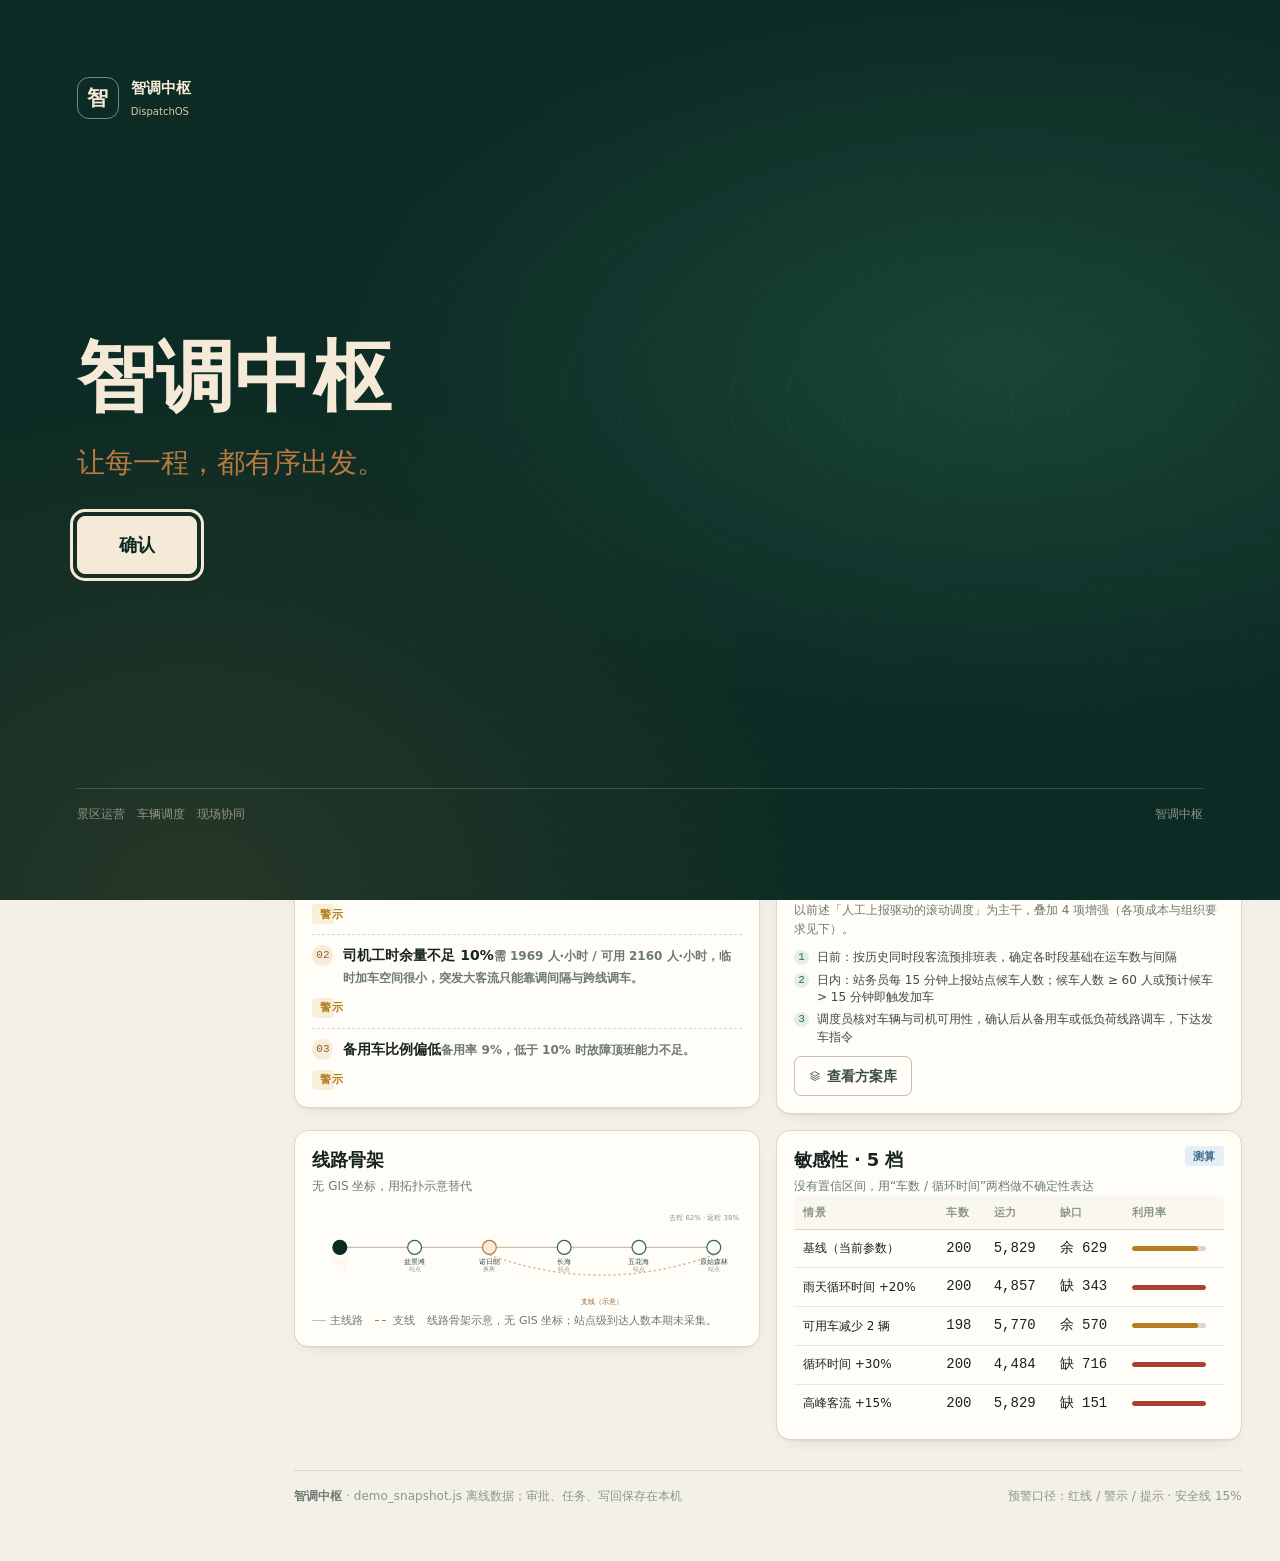
==== commit 8e0d58ef: "Improve DispatchOS passenger and driver experience" ====
--- a/static/index.html
+++ b/static/index.html
@@ -5,22 +5,34 @@
   <meta name="viewport" content="width=device-width, initial-scale=1, viewport-fit=cover">
   <meta name="color-scheme" content="light">
   <meta name="theme-color" content="#0c2b24">
-  <meta name="description" content="九寨景枢 · 景区运力调度工作台：参数管理、运行实况、运行计划、调度建议、司机中枢与运营复盘。">
-  <title>景枢 DispatchOS · 景区运力调度工作台</title>
+  <meta name="description" content="智调中枢 · 景区运力调度工作台：参数管理、运行实况、运行计划、调度建议、司机中枢与运营复盘。">
+  <title>智调中枢</title>
   <link rel="icon" href="data:image/svg+xml,%3Csvg xmlns='http://www.w3.org/2000/svg' viewBox='0 0 64 64'%3E%3Crect width='64' height='64' rx='14' fill='%230c2b24'/%3E%3Cpath d='M16 20h32v7H16zm0 13h20v7H16zm0 13h32v7H16z' fill='%23e8dcc0'/%3E%3Ccircle cx='47' cy='36.5' r='5' fill='%23c08a4e'/%3E%3C/svg%3E">
-  <link rel="stylesheet" href="style.css">
+  <link rel="stylesheet" href="style.css?v=overview-layout">
 </head>
 <body>
   <div id="boot-splash" class="boot-splash" role="status" aria-live="polite">
-    <div class="boot-mark">景枢</div>
+    <div class="boot-mark">智调中枢</div>
     <div class="boot-line"><span></span></div>
     <p>正在装配今日调度台…</p>
   </div>
 
-  <div id="app" class="app"></div>
-  <a class="guest-launch" href="guest.html" target="_blank" rel="noopener">打开游客端 ↗</a>
-  <a class="hub-launch" href="#driver" data-nav="driver">司机中枢</a>
-  <a class="driver-launch" href="driver.html?role=driver" target="_blank" rel="noopener">打开司机端 ↗</a>
+  <section id="launch-screen" class="launch-screen" role="dialog" aria-modal="true" aria-labelledby="launch-title">
+    <div class="launch-frame">
+      <div class="launch-brand"><span class="launch-mark">智</span><span>智调中枢 <small>DispatchOS</small></span></div>
+      <div class="launch-main">
+        <h1 id="launch-title">智调中枢</h1>
+        <p class="launch-lead">让每一程，都有序出发。</p>
+        <button id="launch-confirm" class="btn btn-primary btn-lg" type="button" autofocus>确认</button>
+      </div>
+      <div class="launch-foot"><span>景区运营　车辆调度　现场协同</span><span>智调中枢</span></div>
+    </div>
+  </section>
+
+  <div id="app" class="app" inert></div>
+  <a class="guest-launch" href="guest.html" target="_blank" rel="noopener" inert>打开游客端 ↗</a>
+  <a class="hub-launch" href="#driver" data-nav="driver" inert>司机中枢</a>
+  <a class="driver-launch" href="driver.html?role=driver" target="_blank" rel="noopener" inert>打开司机端 ↗</a>
   <div id="modal-root" class="modal-root" aria-live="polite"></div>
   <div id="toast-root" class="toast-root" aria-live="polite" aria-atomic="false"></div>
   <script src="js/assistant.js"></script>
@@ -31,9 +43,10 @@
 
   <script src="demo_snapshot.js"></script>
   <script src="guest-adapter.js"></script>
-  <script src="js/core.js"></script>
-  <script src="js/pages.js"></script>
-  <script src="js/app.js"></script>
+  <script src="js/core.js?v=overview-layout"></script>
+  <script src="js/pages.js?v=overview-layout"></script>
+  <script src="js/launch.js"></script>
+  <script src="js/app.js?v=overview-layout"></script>
 </body>
 </html>
 
--- a/static/style.css
+++ b/static/style.css
@@ -1,4 +1,6 @@
-/* ==========================================================================
+/* Hallmark · built: DispatchOS · redesign: full · scope: app · theme: forest-paper · signature: enter action */
+/* Critique: earlier entry screen worked but stacked the message and action without a clear launch hierarchy. */
+/* ===========================================================================
    景枢 DispatchOS · 视觉系统
    纸张、松墨、赭石；信息密度优先，装饰克制。
    ========================================================================== */
@@ -38,6 +40,13 @@
   --green-soft: #e3f0e9;
   --cream: #f4ead7;
   --cream-2: #d8c9ad;
+  --launch-glow: rgba(46, 106, 85, 0.42);
+  --launch-warmth: rgba(184, 122, 63, 0.15);
+  --launch-contours: rgba(244, 234, 215, 0.09);
+  --launch-copy: rgba(244, 234, 215, 0.72);
+  --launch-rule: rgba(244, 234, 215, 0.18);
+  --launch-muted: rgba(244, 234, 215, 0.54);
+  --launch-mask: #000;
 
   --font-sans: "Segoe UI Variable", "Segoe UI", "PingFang SC", "Hiragino Sans GB",
     "Microsoft YaHei", system-ui, sans-serif;
@@ -283,7 +292,7 @@
 .nav-item.is-active .nav-icon { color: var(--ochre); }
 .nav-icon { flex: 0 0 18px; color: rgba(244, 234, 215, 0.55); }
 .nav-icon svg { width: 18px; height: 18px; }
-.nav-label { flex: 1; font-size: 13px; font-weight: 550; }
+.nav-label { font-size: 13px; font-weight: 550; }
 .nav-count {
   min-width: 18px;
   padding: 1px 5px;
@@ -371,7 +380,7 @@
 .crumb-project { max-width: 180px; overflow: hidden; text-overflow: ellipsis; white-space: nowrap; color: var(--ink-2); font-weight: 600; }
 .crumb-sep { color: var(--line-2); }
 .crumb-page { color: var(--muted); }
-.crumb-date { color: var(--muted-2); font-family: var(--font-mono); font-size: 10px; letter-spacing: 0.03em; }
+.crumb-date { color: var(--muted); font-family: var(--font-mono); font-size: 11px; white-space: nowrap; }
 .top-actions { display: flex; align-items: center; gap: 8px; }
 .select-wrap { position: relative; display: flex; align-items: center; }
 .select-wrap svg { position: absolute; left: 9px; width: 14px; height: 14px; color: var(--muted); pointer-events: none; }
@@ -942,10 +951,10 @@
    ========================================================================== */
 .scenic-hero {
   position: relative;
-  display: grid;
-  grid-template-columns: minmax(0, 1fr);
-  gap: 28px;
-  padding: 30px 32px;
+  display: flex;
+  align-items: center;
+  min-height: 248px;
+  padding: clamp(26px, 4vw, 52px);
   color: var(--cream);
   background:
     radial-gradient(80% 130% at 100% 0%, rgba(83, 151, 125, 0.28), transparent 58%),
@@ -956,15 +965,11 @@
   overflow: hidden;
 }
 .scenic-hero::after {
-  content: "01";
+  content: "";
   position: absolute;
-  right: 22px;
-  bottom: -32px;
-  color: rgba(244, 234, 215, 0.055);
-  font-family: var(--font-mono);
-  font-size: 190px;
-  line-height: 1;
-  letter-spacing: -0.08em;
+  inset: 0 0 0 35%;
+  background: repeating-radial-gradient(ellipse at 92% 45%, transparent 0 24px, var(--launch-contours) 25px 26px);
+  mask-image: linear-gradient(90deg, transparent, #000 48%);
   pointer-events: none;
 }
 .scenic-hero .eyebrow { color: var(--ochre); }
@@ -976,21 +981,23 @@
   letter-spacing: 0.01em;
   font-weight: 600;
 }
-.hero-title em { color: var(--ochre); font-style: normal; }
-.hero-copy { position: relative; z-index: 1; }
-.hero-desc { max-width: 560px; margin-top: 12px; color: rgba(244, 234, 215, 0.62); font-size: 12.5px; line-height: 1.7; }
+.hero-copy { position: relative; z-index: 1; min-width: 0; overflow-wrap: anywhere; }
 .hero-actions { display: flex; gap: 9px; flex-wrap: wrap; margin-top: 20px; }
 .hero-actions .btn-primary { color: var(--forest); background: var(--cream); border-color: var(--cream); }
 .hero-actions .btn-primary:hover { background: #fff8e9; border-color: #fff8e9; }
-.hero-actions .btn { color: rgba(244, 234, 215, 0.8); background: transparent; border-color: rgba(244, 234, 215, 0.24); }
-.hero-actions .btn:hover { color: var(--cream); border-color: rgba(244, 234, 215, 0.5); background: rgba(255, 255, 255, 0.04); }
-.project-grid { display: grid; grid-template-columns: repeat(3, minmax(0, 1fr)); gap: 14px; }
+.hero-actions .btn:not(.btn-primary) { color: var(--cream); background: transparent; border-color: rgba(244, 234, 215, 0.32); }
+.hero-actions .btn:not(.btn-primary):hover { border-color: rgba(244, 234, 215, 0.56); background: rgba(255, 255, 255, 0.07); }
+.scenic-projects { margin-top: clamp(26px, 3.5vw, 44px); }
+.scenic-projects-head { display: flex; align-items: baseline; gap: 12px; margin-bottom: 14px; }
+.scenic-projects-head h2 { font: 700 21px/1.3 var(--font-display); }
+.scenic-projects-head span { color: var(--muted); font-size: 12px; }
+.project-grid { display: grid; grid-template-columns: repeat(auto-fill, minmax(min(100%, 270px), 1fr)); gap: 16px; }
 .project-card {
   position: relative;
   display: flex;
   flex-direction: column;
-  padding: 17px;
-  min-height: 178px;
+  min-width: 0;
+  padding: 18px;
   background: var(--card);
   border: 1px solid var(--line);
   border-radius: var(--r);
@@ -999,19 +1006,9 @@
 }
 .project-card:hover { transform: translateY(-2px); box-shadow: var(--shadow); border-color: var(--line-2); }
 .project-card.is-current { border-color: rgba(184, 122, 63, 0.45); }
-.project-card.is-current::before {
-  content: "当前";
-  position: absolute;
-  top: 12px;
-  right: 12px;
-  padding: 2px 7px;
-  color: var(--ochre-2);
-  background: var(--ochre-soft);
-  border-radius: 4px;
-  font-size: 8.5px;
-  font-weight: 700;
-}
-.project-card-top { display: flex; align-items: center; gap: 9px; }
+.project-card-top { display: flex; align-items: flex-start; gap: 10px; }
+.project-identity { flex: 1; min-width: 0; overflow-wrap: anywhere; }
+.project-tags { display: flex; flex-wrap: wrap; justify-content: flex-end; gap: 4px; }
 .project-glyph {
   display: grid;
   place-items: center;
@@ -1025,15 +1022,17 @@
   font-size: 15px;
 }
 .project-card.is-current .project-glyph { color: var(--cream); background: var(--forest-2); }
-.project-name { font-size: 13px; font-weight: 700; line-height: 1.3; }
-.project-id { margin-top: 2px; color: var(--muted-2); font-family: var(--font-mono); font-size: 8.5px; }
-.project-note { margin-top: 12px; color: var(--muted); font-size: 10px; line-height: 1.55; display: -webkit-box; -webkit-line-clamp: 3; -webkit-box-orient: vertical; overflow: hidden; }
-.project-foot { display: flex; align-items: center; gap: 8px; margin-top: auto; padding-top: 13px; }
-.project-meter { flex: 1; height: 3px; background: var(--line); border-radius: 99px; overflow: hidden; }
+.project-name { font-size: 15px; font-weight: 700; line-height: 1.3; }
+.project-id { margin-top: 3px; color: var(--muted); font-family: var(--font-mono); font-size: 10px; }
+.project-note { margin-top: 14px; color: var(--muted); font-size: 12px; line-height: 1.55; overflow-wrap: anywhere; }
+.project-foot { display: grid; gap: 12px; margin-top: auto; padding-top: 16px; }
+.project-progress-label { display: flex; justify-content: space-between; gap: 8px; margin-bottom: 5px; color: var(--muted); font-size: 11px; }
+.project-meter { height: 4px; background: var(--line); border-radius: 99px; overflow: hidden; }
 .project-meter i { display: block; height: 100%; background: var(--moss); border-radius: inherit; }
-.project-pct { color: var(--muted); font-family: var(--font-mono); font-size: 9px; }
-.project-actions { display: flex; gap: 5px; margin-left: auto; }
-.project-actions .icon-btn { width: 26px; height: 26px; }
+.project-pct { color: var(--ink-2); font-family: var(--font-mono); font-size: 11px; }
+.project-actions { display: flex; flex-wrap: wrap; justify-content: flex-end; gap: 6px; }
+.project-actions > .btn { margin-right: auto; }
+.project-actions .icon-btn { height: 40px; }
 .project-actions .icon-btn svg { width: 13px; height: 13px; }
 
 .ring { position: relative; width: 74px; height: 74px; flex: 0 0 74px; }
@@ -1108,7 +1107,6 @@
 .filter-chip:hover { color: var(--ink); border-color: var(--line-2); }
 .filter-chip.is-active { color: var(--cream); background: var(--forest-2); border-color: var(--forest-2); }
 .filter-chip .count { margin-left: 3px; font-family: var(--font-mono); font-size: 9px; opacity: 0.72; }
-
 .param-group { margin-bottom: 14px; }
 .param-group-head {
   display: flex;
@@ -1132,6 +1130,13 @@
 .param-group-count { margin-left: auto; color: var(--muted-2); font-family: var(--font-mono); font-size: 9.5px; }
 .param-group-meter { width: 76px; height: 3px; background: var(--line); border-radius: 99px; overflow: hidden; }
 .param-group-meter i { display: block; height: 100%; background: var(--moss); border-radius: inherit; }
+.param-group-toggle-row { padding: 0 0 8px 36px; }
+.param-group-toggle { display: inline-flex; align-items: center; justify-content: center; gap: 7px; min-width: 60px; min-height: 28px; margin: 0; padding: 0 8px; color: var(--forest-2); background: var(--card); border: 1px solid var(--line); border-radius: var(--r-sm); font-size: 10px; font-weight: 600; white-space: nowrap; cursor: pointer; transition: border-color 0.16s ease, background 0.16s ease; }
+.param-group-toggle:hover { border-color: var(--line-2); background: var(--card-2); }
+.param-group-toggle:focus-visible { outline: 2px solid var(--ochre); outline-offset: 2px; }
+.param-group-toggle-icon { width: 6px; height: 6px; border-right: 1px solid currentColor; border-bottom: 1px solid currentColor; transform: rotate(45deg) translateY(-2px); transition: transform 0.16s ease; }
+.param-group-toggle[aria-expanded="true"] .param-group-toggle-icon { transform: rotate(225deg) translateY(-1px); }
+.param-group-collapsed-hint { margin: 0 0 0 36px; padding: 0 0 8px; color: var(--muted-2); font-size: 10px; }
 
 .param-list { display: flex; flex-direction: column; background: var(--card); border: 1px solid var(--line); border-radius: var(--r); overflow: hidden; box-shadow: var(--shadow-sm); }
 .param-row {
@@ -1661,7 +1666,6 @@
   .scene-brief { padding: 10px 22px; }
   .desk-layout { grid-template-columns: 250px minmax(0, 1fr); }
   .desk-side { grid-column: 1 / -1; display: grid; grid-template-columns: repeat(3, 1fr); }
-  .project-grid { grid-template-columns: repeat(2, minmax(0, 1fr)); }
   .grid-4 { grid-template-columns: repeat(2, minmax(0, 1fr)); }
 }
 
@@ -1690,16 +1694,24 @@
   .phone { width: min(380px, 100%); }
   .scenic-hero { padding: 24px; }
   .top-actions .select-project { max-width: 150px; }
-  .crumb-date { display: none; }
 }
 
 @media (max-width: 760px) {
-  .topbar { padding: 9px 14px; min-height: 56px; }
+  .topbar { flex-wrap: wrap; gap: 6px 12px; padding: 9px 16px; min-height: 56px; }
+  .topbar-left { flex: 1 0 100%; }
+  .crumb { flex-wrap: wrap; gap: 2px 7px; }
+  .crumb-project { max-width: 46vw; }
+  .topbar .crumb-page { white-space: nowrap; }
   .mobile-hide { display: none; }
   .content { padding: 18px 14px 42px; }
   .scene-brief { padding: 9px 14px; gap: 8px; flex-wrap: wrap; }
   .scene-brief-hint { order: 3; flex-basis: 100%; white-space: normal; font-size: 10.5px; }
   .scene-brief-source { display: none; }
+  .param-group-head { gap: 8px; flex-wrap: wrap; }
+  .param-group-main { flex: 1 1 calc(100% - 40px); min-width: 0; }
+  .param-group-count { margin-left: 32px; }
+  .param-group-meter { width: 58px; margin-left: auto; }
+  .param-group-toggle { min-height: 32px; }
   .page-head { flex-direction: column; align-items: flex-start; gap: 12px; }
   .page-title { font-size: 23px; }
   .page-actions { width: 100%; flex-wrap: wrap; }
@@ -1712,18 +1724,15 @@
   .param-source { display: none; }
   .ledger-bar { align-items: flex-start; flex-wrap: wrap; gap: 10px; }
   .ledger-actions { width: 100%; justify-content: flex-end; }
-  .project-grid { grid-template-columns: 1fr; }
   .trigger-row { grid-template-columns: 1fr; }
   .candidate { grid-template-columns: 24px minmax(0, 1fr); }
   .candidate-after { grid-column: 2 / -1; padding-left: 0; padding-top: 7px; border-left: 0; border-top: 1px dashed var(--line); text-align: left; display: flex; align-items: baseline; gap: 8px; }
   .candidate-after-value { font-size: 17px; }
   .before-after { grid-template-columns: 1fr; }
-  .top-actions { gap: 5px; }
-  .top-actions .select-project { display: none; }
+  .top-actions { gap: 6px; flex-wrap: wrap; width: 100%; }
+  .top-actions .select-project { max-width: min(37vw, 160px); }
   .top-actions .source-pill { display: none; }
   .select-role { max-width: 116px; }
-  .crumb { max-width: 52vw; }
-  .crumb-project { max-width: 100px; }
   .page-footer { flex-direction: column; align-items: flex-start; }
   .page-footer .footer-right { text-align: left; }
   .modal-panel { margin-top: 4vh; max-height: 92vh; }
@@ -1736,11 +1745,10 @@
 }
 
 @media (max-width: 480px) {
-  .top-actions .select-wrap:not(.select-role-wrap) { display: none; }
-  .select-role { max-width: 104px; }
-  .crumb { max-width: 42vw; flex-wrap: nowrap; white-space: nowrap; overflow: hidden; }
-  .crumb-project { max-width: 100%; overflow: hidden; text-overflow: ellipsis; white-space: nowrap; }
-  .crumb-sep, .crumb-page, .crumb-date { display: none; }
+  .top-actions .select-role { max-width: min(29vw, 110px); }
+  .top-actions > .menu:last-child { margin-left: auto; }
+  .top-actions > .menu > .btn { padding-inline: 9px; }
+  .crumb-date { font-size: 10px; }
   .source-pill { height: 28px; padding: 0 8px; font-size: 9px; }
   .kpi-value { font-size: 28px; }
   .card-head { padding: 13px 14px 0; }
@@ -1809,6 +1817,67 @@
 .icon-btn { min-width: 40px; min-height: 40px; place-items: center; }
 .page-footer { margin-top: 30px; padding-top: 16px; }
 
+/* 运行实况与景区档案 */
+.overview-page .page-title, .scenic-page .page-title {
+  font-family: var(--font-display);
+  font-size: clamp(29px, 3vw, 40px);
+  letter-spacing: 0;
+}
+.overview-page .page-head { align-items: center; margin-bottom: 14px; }
+.overview-page .page-desc { display: flex; align-items: center; flex-wrap: wrap; gap: 6px 12px; margin-top: 9px; }
+.overview-page .page-desc b { color: var(--ink-2); font-family: var(--font-mono); }
+.overview-page .source-pill { height: 24px; font-size: 11px; }
+.overview-scene { display: flex; align-items: center; flex-wrap: wrap; gap: 8px; margin-bottom: 16px; color: var(--muted); font-size: 12px; }
+.overview-scene .select { max-width: 100%; }
+.overview-scene .select-wrap { max-width: 100%; }
+.overview-layout {
+  display: grid;
+  grid-template-columns: minmax(0, 1.75fr) minmax(260px, 1fr);
+  grid-template-areas: "metrics metrics" "chart alerts";
+  gap: 20px;
+  align-items: start;
+}
+.overview-kpis { grid-area: metrics; }
+.overview-chart { grid-area: chart; }
+.overview-alerts { grid-area: alerts; }
+.overview-layout > *, .overview-details > * { min-width: 0; }
+.overview-details { margin-top: 26px; gap: 16px; align-items: start; }
+.overview-layout .card-head, .overview-details .card-head { flex-wrap: wrap; gap: 7px; }
+.overview-layout .card-title, .overview-details .card-title { font-size: 16px; }
+.overview-layout .card-sub, .overview-details .card-sub { font-size: 11px; }
+.overview-kpis .kpi { display: flex; flex-direction: column; padding: 14px 15px 12px; }
+.overview-kpis .kpi-featured { background: var(--ochre-soft); border-color: var(--cream-2); }
+.overview-kpis .kpi-top { flex-wrap: wrap; gap: 4px 8px; }
+.overview-kpis .kpi-label { white-space: normal; overflow: visible; color: var(--ink-2); font-size: 12px; }
+.overview-kpis .kpi-value { flex-wrap: wrap; gap: 3px 5px; font-size: clamp(25px, 2.4vw, 35px); overflow-wrap: anywhere; }
+.overview-kpis .kpi-value small { white-space: nowrap; }
+.overview-kpis .kpi-meta { flex-wrap: wrap; gap: 4px 6px; min-height: 20px; }
+.overview-kpis .kpi-hint { font-size: 11px; color: var(--muted); white-space: normal; overflow-wrap: anywhere; }
+.overview-kpis .kpi-spark { position: static; width: 100%; height: 19px; margin-top: auto; padding-top: 5px; }
+.overview-kpis .kpi-featured .kpi-spark { opacity: 0.85; }
+.overview-alert {
+  display: grid;
+  justify-items: start;
+  gap: 6px;
+  padding: 12px;
+  background: var(--card-2);
+  border: 1px solid var(--line);
+  border-radius: var(--r-sm);
+  overflow-wrap: anywhere;
+}
+.overview-alert.is-red { background: var(--brick-soft); border-color: rgba(171, 64, 48, 0.2); }
+.overview-alert.is-warn { background: var(--amber-soft); border-color: rgba(179, 125, 32, 0.24); }
+.overview-alert-meta { display: flex; flex-wrap: wrap; align-items: center; gap: 6px 8px; color: var(--ink-2); font: 11px var(--font-mono); }
+.overview-alert.is-red .tag--red, .overview-alert.is-warn .tag--amber { background: var(--card); }
+.overview-alert h3 { font-size: 14px; line-height: 1.35; }
+.overview-alert p { font-size: 12px; line-height: 1.55; color: var(--ink-2); }
+.overview-alert-link { min-height: 30px; font-size: 12px; text-decoration: underline; text-underline-offset: 3px; }
+.overview-alert-more > summary { padding: 10px 0 2px; color: var(--moss); font-size: 12px; cursor: pointer; }
+.overview-alert-list { display: grid; gap: 8px; padding-top: 10px; }
+.overview-chart .chart-svg .axis-text, .overview-chart .chart-svg .axis-label { font-size: 13px; fill: var(--muted); }
+.overview-chart .legend { flex-wrap: wrap; }
+.overview-chart .legend-item { font-size: 11px; }
+
 @media (max-width: 1180px) {
   .content { padding: 24px 24px 48px; }
 }
@@ -1816,6 +1885,15 @@
   .content { padding: 20px 16px 44px; }
   .page-head { margin-bottom: 18px; }
   .btn { min-height: 42px; }
+  .topbar { padding-inline: 16px; }
+  .overview-page .page-head { align-items: flex-start; gap: 11px; }
+  .overview-layout { grid-template-columns: minmax(0, 1fr); grid-template-areas: "alerts" "metrics" "chart"; gap: 16px; }
+  .overview-kpis { grid-template-columns: repeat(auto-fit, minmax(min(100%, 156px), 1fr)); gap: 10px; }
+  .overview-kpis .kpi { padding-inline: 12px; }
+  .overview-chart .chart-svg .axis-text, .overview-chart .chart-svg .axis-label { font-size: 20px; }
+  .overview-chart .chart-svg .axis-label:nth-child(even of .axis-label) { display: none; }
+  .scenic-hero { min-height: 188px; }
+  .scenic-hero::after { inset-inline-start: 15%; }
 }
 @media (prefers-reduced-motion: reduce) {
   *, *::before, *::after {
@@ -1945,6 +2023,331 @@
 .field-label input[data-checkin-code] { width: 100%; min-height: 42px; padding: 8px 10px; border: 1px solid var(--line); border-radius: var(--r-sm); font: 600 14px var(--font-mono); }
 [data-checkin-result].is-red { color: var(--brick); background: var(--brick-soft); border-color: #e8c7be; }
 
-
-
-
+/* Hallmark · v2.0.0 · entry screen finish */
+.launch-screen {
+  position: fixed;
+  inset: 0;
+  z-index: 1002;
+  display: grid;
+  min-height: 100svh;
+  padding: clamp(24px, 6vw, 80px);
+  color: var(--cream);
+  background:
+    radial-gradient(ellipse at 78% 40%, var(--launch-glow), transparent 48%),
+    radial-gradient(ellipse at 15% 100%, var(--launch-warmth), transparent 42%),
+    var(--forest);
+}
+.launch-screen::before {
+  content: "";
+  position: absolute;
+  inset: 0;
+  pointer-events: none;
+  opacity: 0.26;
+  background: repeating-radial-gradient(ellipse at 92% 45%, transparent 0 54px, var(--launch-contours) 55px 56px);
+  mask-image: linear-gradient(90deg, transparent, var(--launch-mask) 58%);
+}
+.launch-frame {
+  position: relative;
+  z-index: 1;
+  display: flex;
+  flex-direction: column;
+  justify-content: space-between;
+  width: min(100%, 1240px);
+  min-height: calc(100svh - 2 * clamp(24px, 6vw, 80px));
+  margin-inline: auto;
+}
+.launch-brand { display: flex; align-items: center; gap: 12px; font-size: 15px; font-weight: 650; }
+.launch-brand small { display: block; margin-top: 4px; color: var(--cream-2); font-family: var(--font-sans); font-size: 10px; font-weight: 500; }
+.launch-mark { display: grid; place-items: center; width: 42px; height: 42px; border: 1px solid rgba(244, 234, 215, 0.48); border-radius: 12px; font-family: var(--font-display); font-size: 21px; }
+.launch-main { width: min(100%, 720px); padding-block: 64px; }
+.launch-main h1 { max-width: 680px; color: var(--cream); font-family: var(--font-display); font-size: clamp(42px, 7vw, 78px); font-weight: 600; line-height: 1.16; letter-spacing: 0.01em; overflow-wrap: break-word; min-width: 0; text-wrap: balance; }
+.launch-lead { margin-top: 18px; color: var(--ochre); font-family: var(--font-display); font-size: clamp(20px, 2.4vw, 28px); line-height: 1.5; }
+.launch-main > p:not(.launch-lead) { max-width: 34em; margin-top: 16px; color: var(--launch-copy); font-size: clamp(15px, 1.5vw, 18px); line-height: 1.8; }
+.launch-confirm { margin-top: 36px; }
+#launch-confirm { display: inline-flex; align-items: center; justify-content: center; min-width: 120px; min-height: 58px; margin-top: 32px; padding-inline: 32px; border: 1px solid var(--cream); color: var(--forest); background: var(--cream); font-size: 18px; font-weight: 700; }
+#launch-confirm:hover { border-color: var(--ochre-soft); background: var(--ochre-soft); }
+#launch-confirm:active { transform: translateY(1px); }
+#launch-confirm:focus-visible { outline: 3px solid var(--cream); outline-offset: 4px; }
+#launch-confirm:disabled { cursor: not-allowed; color: var(--ink); background: var(--bg-2); border-color: var(--line-2); }
+#launch-confirm[aria-busy="true"] { cursor: progress; }
+.launch-foot { display: flex; justify-content: space-between; gap: 20px; padding-top: 16px; border-top: 1px solid var(--launch-rule); color: var(--launch-muted); font-size: 12px; }
+@media (max-width: 600px) {
+  .launch-screen { padding: 24px; }
+  .launch-frame { min-height: calc(100svh - 48px); }
+  .launch-main { padding-block: 40px; }
+  .launch-main h1 { font-size: clamp(40px, 12vw, 58px); }
+  .launch-foot { flex-direction: column; gap: 8px; }
+}
+@media (prefers-reduced-motion: reduce) {
+  .launch-screen, .launch-screen::before { scroll-behavior: auto; animation: none; }
+}
+
+/* ========================================================================
+   工作台内容字号
+   保持所有标题（页面、卡片、模块与弹窗标题）原有字号，只提高阅读、操作和数据内容的可读性。
+   ======================================================================== */
+.shell { font-size: 16px; }
+
+.shell .brand-sub,
+.shell .nav-group-title,
+.shell .nav-count,
+.shell .role-card-main small,
+.shell .source-note,
+.shell .version-line,
+.shell .scene-brief-mark,
+.shell .scene-brief-source,
+.shell .eyebrow,
+.shell .tiny,
+.shell .tag,
+.shell .tag--mark i,
+.shell .tag-p0,
+.shell .tag-p1,
+.shell .state,
+.shell .kpi-meta,
+.shell .kpi-delta,
+.shell .kpi-hint,
+.shell .chart-svg .axis-text,
+.shell .chart-svg .axis-label,
+.shell .chart-svg .target-text,
+.shell .legend-item,
+.shell .chart-note,
+.shell .margin-cell:hover::after,
+.shell .alert-meta,
+.shell .bottleneck-rank,
+.shell .table th,
+.shell .mode-level,
+.shell .mode-step i,
+.shell .skeleton-node text,
+.shell .skeleton-node .role,
+.shell .skeleton-legend,
+.shell .project-id,
+.shell .ledger-stat,
+.shell .filter-chip .count,
+.shell .param-key,
+.shell .param-impact,
+.shell .input-unit,
+.shell .param-status,
+.shell .param-source,
+.shell .param-conf,
+.shell .case-item-kind,
+.shell .case-item-foot,
+.shell .trigger-cell span,
+.shell .candidate-after-label,
+.shell .candidate-after-target,
+.shell .candidate-meta,
+.shell .candidate-tradeoff,
+.shell .ba-title,
+.shell .flow-dot,
+.shell .flow-label,
+.shell .history-time,
+.shell .task-mini-item b,
+.shell .side-list li,
+.shell .desk-note,
+.shell .phone-status,
+.shell .phone-date,
+.shell .phone-user,
+.shell .phone-user i,
+.shell .phone-section-label,
+.shell .phone-task-id,
+.shell .phone-task-top .state,
+.shell .phone-kv span,
+.shell .phone-change,
+.shell .report-btn,
+.shell .report-btn span,
+.shell .receipt-top,
+.shell .receipt-text,
+.shell .phone-tab,
+.shell .phone-caption,
+.shell .station-report-time,
+.shell .quick-guide-item span,
+.shell .deviation-diff,
+.shell .deviation-why,
+.shell .writeback-why,
+.shell .writeback-applied,
+.shell .not-chip,
+.shell .page-footer {
+  font-size: 11px;
+}
+
+.shell .project-mini-meta,
+.shell .crumb-date,
+.shell .source-pill,
+.shell .card-sub,
+.shell .card-foot,
+.shell .kpi-label,
+.shell .kpi-value small,
+.shell .alert-detail,
+.shell .bottleneck-note,
+.shell .mode-summary,
+.shell .mode-step,
+.shell .sens-table td,
+.shell .param-group-desc,
+.shell .param-group-count,
+.shell .param-group-toggle,
+.shell .param-group-collapsed-hint,
+.shell .param-help,
+.shell .check-item,
+.shell .switch,
+.shell .save-bar-text,
+.shell .case-filter,
+.shell .case-item-because,
+.shell .case-empty,
+.shell .detail-sub,
+.shell .candidate-summary,
+.shell .candidate-cost,
+.shell .ba-row,
+.shell .approve-note,
+.shell .history-item,
+.shell .task-mini-item,
+.shell .matrix-row,
+.shell .phone-task-route,
+.shell .phone-kv b,
+.shell .quick-guide-item b,
+.shell .station-queue span,
+.shell .station-report,
+.shell .deviation-label,
+.shell .empty p,
+.shell .page-footer,
+.modal-sub,
+.form-label,
+.form-help,
+.report-choice label,
+.modal-case p,
+.toast,
+.assistant-notice,
+.assistant-prompts button,
+.assistant-tools button,
+.assistant-extract-actions button,
+.assistant-extract > label,
+.assistant-extract-item,
+.assistant-field label,
+.assistant-models-btn,
+.assistant-hint,
+.assistant-hint code,
+.assistant-settings-status {
+  font-size: 12px;
+}
+
+.shell .project-mini-name,
+.shell .nav-label,
+.shell .role-card-main b,
+.shell .crumb,
+.shell .select,
+.shell .menu-pop a,
+.shell .menu-pop button,
+.shell .scene-brief-hint,
+.shell .page-desc,
+.shell .small,
+.shell .card-link,
+.shell .btn,
+.shell .btn-sm,
+.shell .btn-lg,
+.shell .link-btn,
+.shell .alert-detail,
+.shell .table,
+.shell .table .num,
+.shell .table-input,
+.shell .project-note,
+.shell .project-progress-label,
+.shell .project-pct,
+.shell .ledger-title span,
+.shell .filter-chip,
+.shell .param-name,
+.shell .input,
+.shell .select-input,
+.shell .textarea,
+.shell .case-item-because,
+.shell .trigger-cell b,
+.shell .candidate-summary,
+.shell .ba-row b,
+.shell .reject-box textarea,
+.shell .history-item,
+.shell .task-mini-item,
+.shell .desk-note,
+.shell .phone-task-route,
+.shell .phone-actions .btn,
+.shell .station-report,
+.shell .deviation-label b,
+.shell .writeback-name,
+.shell .writeback-values .old,
+.shell .writeback-values .arrow,
+.shell .empty b,
+.shell .loading,
+.form-input,
+.modal-case b,
+.assistant-head small,
+.assistant-message,
+.assistant-form button,
+.assistant-settings-actions button {
+  font-size: 14px;
+}
+
+.shell .kpi-value { font-size: clamp(30px, 3vw, 42px); }
+.shell .candidate-after-value { font-size: 23px; }
+.shell .station-queue b { font-size: 42px; }
+.shell .deviation-value { font-size: 21px; }
+.shell .writeback-values { font-size: 18px; }
+.shell .scenic-projects-head span { font-size: 14px; }
+.shell .ring span { font-size: 15px; }
+.shell .ledger-ring span { font-size: 12px; }
+.shell .input,
+.shell .select-input,
+.shell .textarea,
+.shell input,
+.shell select,
+.shell textarea { font-size: 14px; }
+
+/* 主内容区的标题与总览信息同样采用放大的阅读尺度。 */
+.content .page-title { font-size: clamp(30px, 2.8vw, 38px); }
+.content .card-title { font-size: 18px; }
+.content .overview-layout .card-title,
+.content .overview-details .card-title { font-size: 18px; }
+.content .overview-scene { font-size: 14px; }
+.content .overview-alert h3 { font-size: 16px; }
+.content .overview-alert p { font-size: 14px; }
+.content .overview-alert-meta,
+.content .overview-alert-link,
+.content .overview-alert-more > summary { font-size: 14px; }
+.content .overview-chart .chart-svg .axis-text,
+.content .overview-chart .chart-svg .axis-label { font-size: 14px; }
+.content .overview-chart .legend-item { font-size: 13px; }
+.content .overview-kpis .kpi-label,
+.content .kpi-value small,
+.content .kpi-meta { font-size: 14px; }
+.content .overview-kpis .kpi-hint { font-size: 13px; }
+.content .alert-title,
+.content .bottleneck-name,
+.content .station-name { font-size: 14px; }
+.content .mode-name { font-size: 17px; }
+.content .scenic-projects-head h2 { font-size: 25px; }
+.content .project-name { font-size: 18px; }
+.content .param-group-name { font-size: 15px; }
+.content .case-rail-title { font-size: 13px; }
+.content .case-item-title { font-size: 14px; }
+.content .detail-title { font-size: 21px; }
+.content .candidate-name { font-size: 14px; }
+.content .phone-title { font-size: 22px; }
+.content .phone-task-title { font-size: 15px; }
+.content .skeleton-svg text { font-size: 11px !important; }
+.content .skeleton-svg text.role { font-size: 10px !important; }
+
+/* 调度模式库：仅放大该方案库弹窗的阅读与决策信息。 */
+.mode-library-modal .modal-title { font-size: 20px; }
+.mode-library-modal .modal-sub { font-size: 14px; line-height: 1.55; }
+.mode-library { font-size: 16px; }
+.mode-library .mode-level,
+.mode-library .tiny,
+.mode-library .tag { font-size: 13px; }
+.mode-library .mode-name { font-size: 20px; }
+.mode-library .small { font-size: 16px; line-height: 1.65; }
+.mode-library .desk-note { font-size: 15px; line-height: 1.65; }
+.mode-library .section-label { font-size: 15px; }
+.mode-library .modal-case b { font-size: 16px; }
+.mode-library .modal-case p { font-size: 15px; line-height: 1.65; }
+.mode-library .matrix-row { font-size: 15px; line-height: 1.6; }
+.mode-library .matrix-row b { font-size: 16px; }
+.mode-library .matrix-row span { font-size: 15px; }
+
+
+
+
